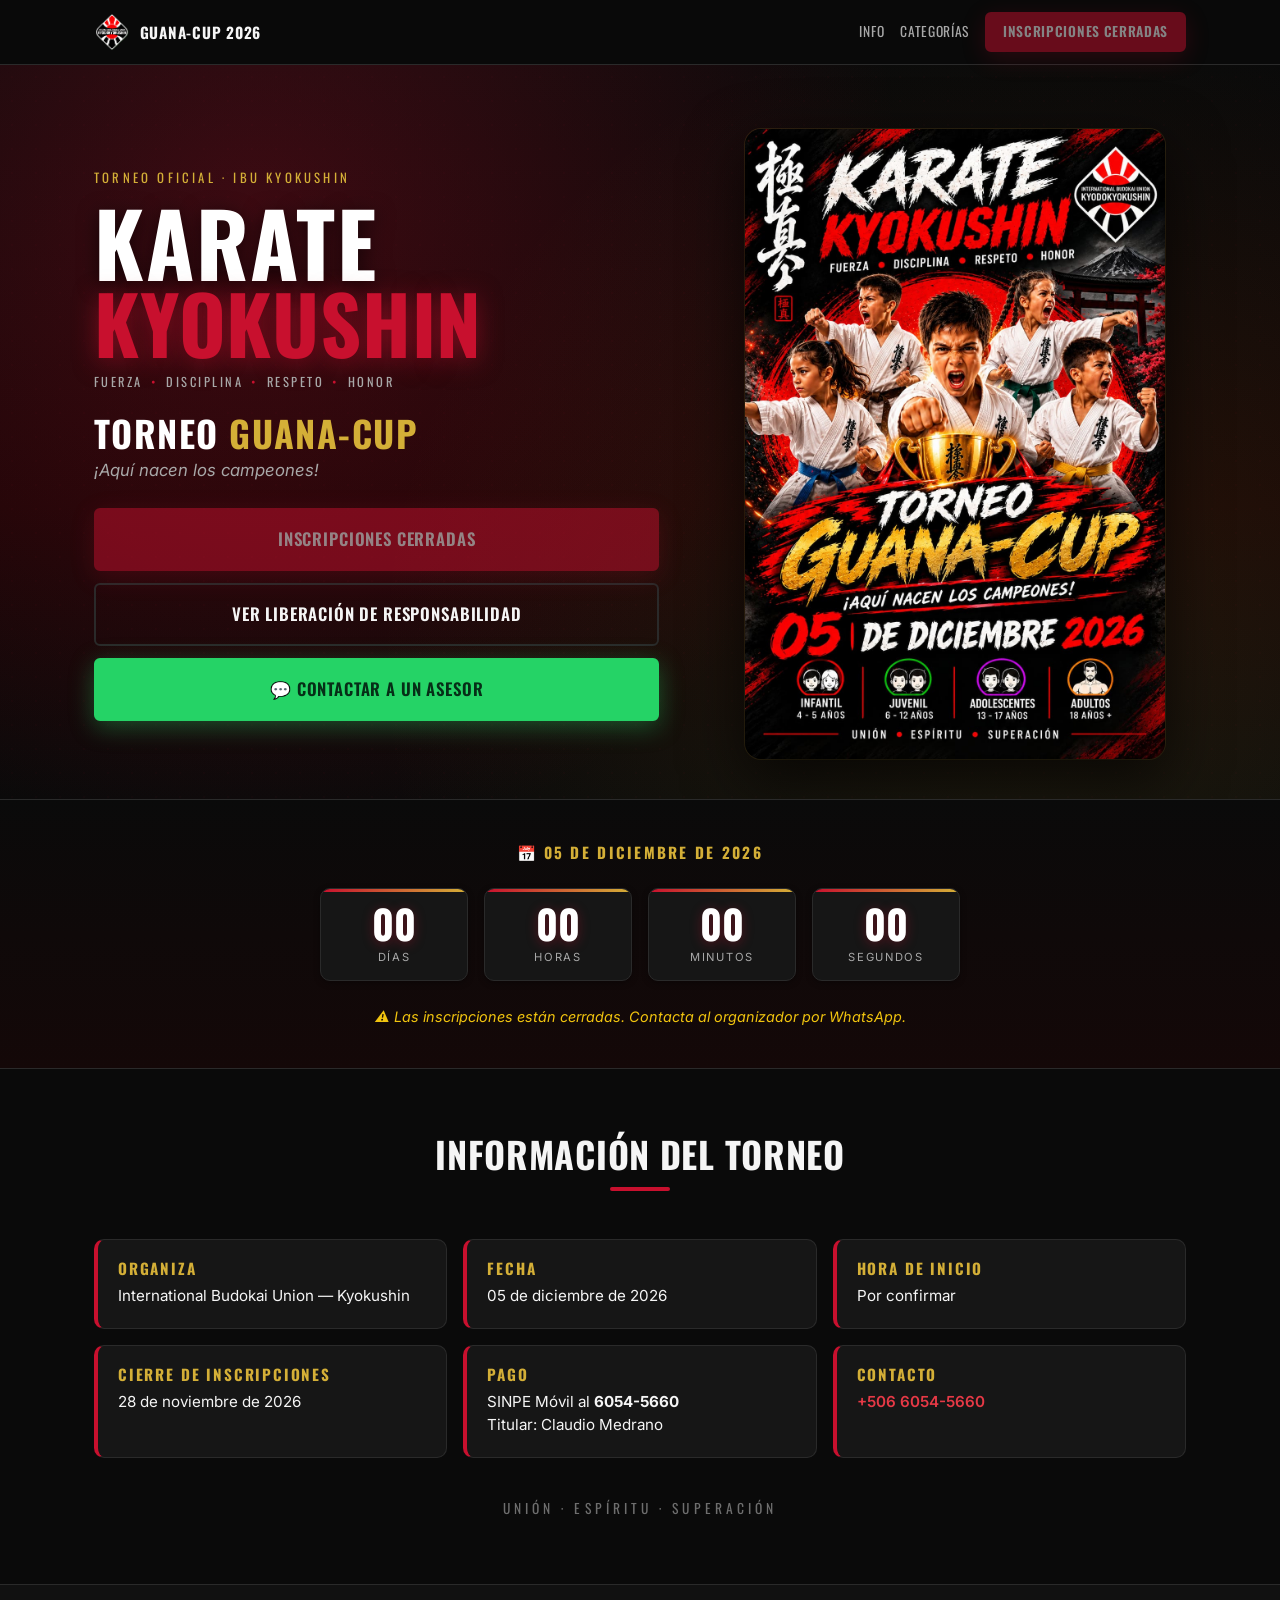
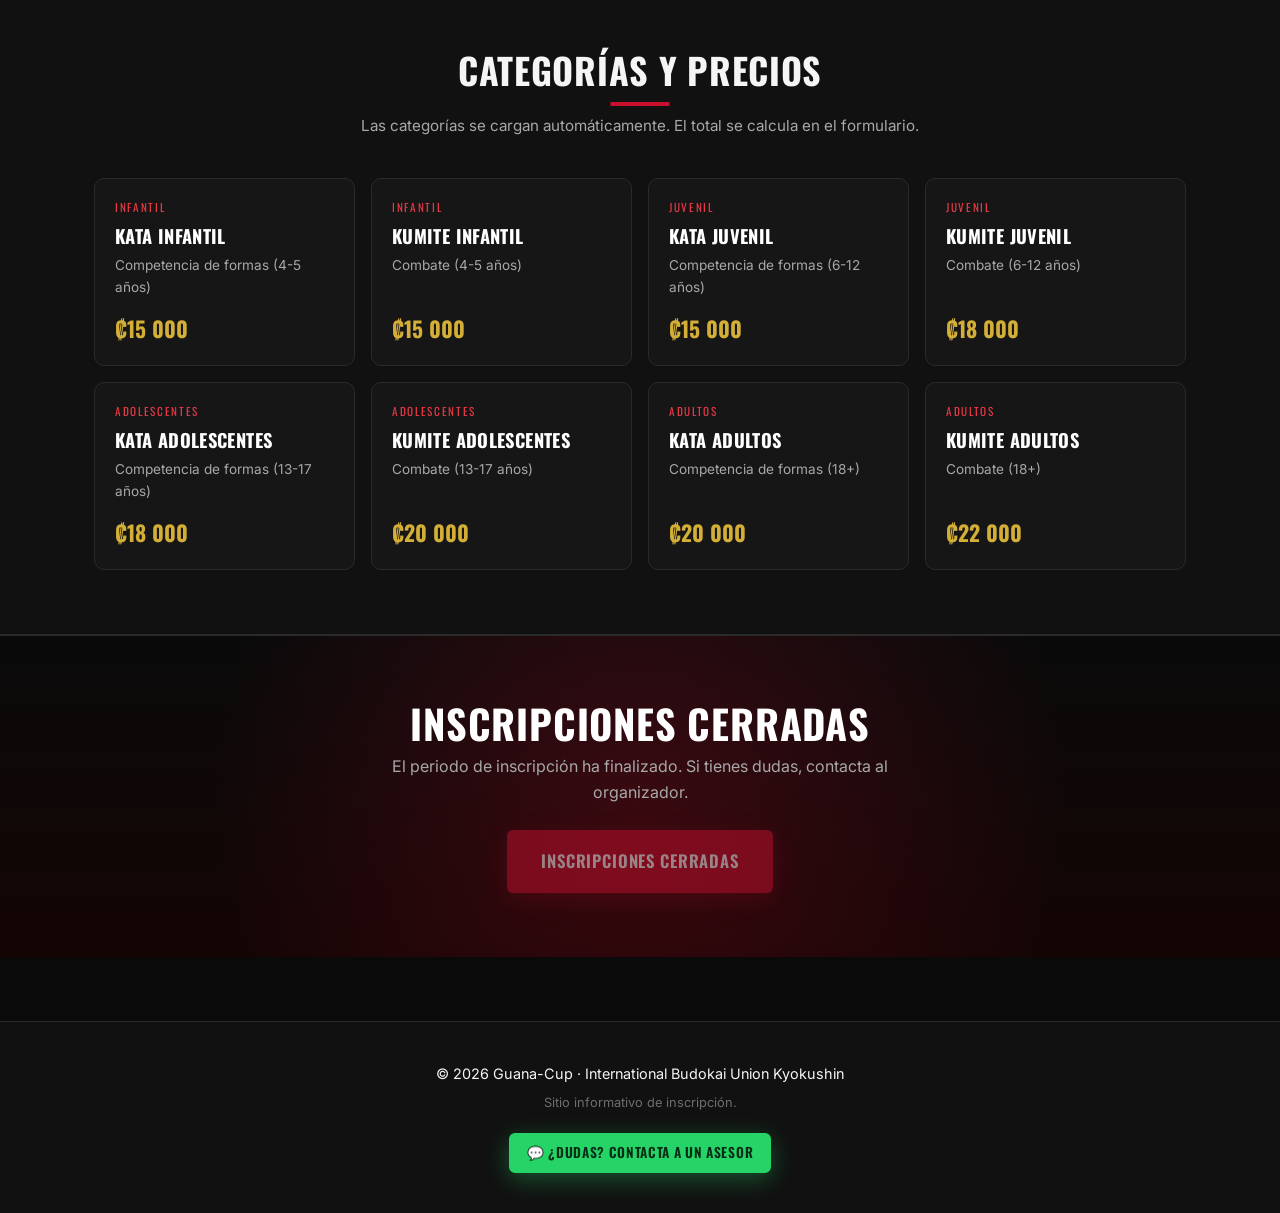
==== index.html @ 340e0fe6 "Primer avance sitio de inscripciones" ====
<!DOCTYPE html>
<html lang="es">

<head>
    <meta charset="UTF-8" />
    <meta name="viewport" content="width=device-width, initial-scale=1.0" />
    <meta name="description"
        content="Inscripción al Torneo Guana-Cup 2026 - Kyokushin IBU. 05 de diciembre de 2026. ¡Aquí nacen los campeones!" />
    <meta name="theme-color" content="#0a0a0a" />

    <title>Guana-Cup 2026 | Inscripción Torneo de Karate Kyokushin</title>

    <link rel="icon" type="image/x-icon" href="assets/img/favicon.ico" />

    <link rel="preconnect" href="https://fonts.googleapis.com" />
    <link rel="preconnect" href="https://fonts.gstatic.com" crossorigin />
    <link
        href="https://fonts.googleapis.com/css2?family=Oswald:wght@400;500;600;700&family=Inter:wght@400;500;600;700&display=swap"
        rel="stylesheet" />

    <link rel="stylesheet" href="css/styles.css" />
    <link rel="stylesheet" href="css/landing.css" />
    <link rel="stylesheet" href="css/formulario.css" />
    <link rel="stylesheet" href="css/confirmacion.css" />
</head>

<body>

    <!-- ============================================= -->
    <!-- HEADER GLOBAL                                  -->
    <!-- ============================================= -->
    <header class="site-header">
        <div class="container header-inner">
            <a href="#" class="brand" data-nav="landing">
                <img src="assets/img/logo-ibu.png" alt="IBU Kyokushin" class="brand-logo" />
                <span class="brand-text">Guana-Cup 2026</span>
            </a>
            <nav class="site-nav">
                <a href="#info" class="nav-link">Info</a>
                <a href="#categorias" class="nav-link">Categorías</a>
                <button class="btn btn-primary btn-sm" data-nav="formulario" id="navInscribirme">
                    Inscribirme
                </button>
            </nav>
        </div>
    </header>

    <!-- ============================================= -->
    <!-- VISTA 0: LANDING                               -->
    <!-- ============================================= -->
    <main id="vista-landing" class="vista vista-activa">

        <!-- HERO -->
        <section class="hero" id="hero">
            <div class="hero-bg" aria-hidden="true"></div>
            <div class="container hero-inner">
                <div class="hero-content">
                    <p class="hero-eyebrow">Torneo Oficial · IBU Kyokushin</p>
                    <h1 class="hero-title">
                        <span class="hero-title-line1">KARATE</span>
                        <span class="hero-title-line2">KYOKUSHIN</span>
                    </h1>
                    <p class="hero-values">
                        <span>Fuerza</span><span class="dot">•</span>
                        <span>Disciplina</span><span class="dot">•</span>
                        <span>Respeto</span><span class="dot">•</span>
                        <span>Honor</span>
                    </p>
                    <h2 class="hero-torneo">Torneo <strong>Guana-Cup</strong></h2>
                    <p class="hero-slogan">¡Aquí nacen los campeones!</p>

                    <div class="hero-cta">
                        <button class="btn btn-primary btn-lg" data-nav="formulario">
                            Inscribirme ahora
                        </button>
                        <button class="btn btn-outline btn-lg" id="btnVerLiberacionLanding">
                            Ver liberación de responsabilidad
                        </button>
                        <button class="btn btn-whatsapp btn-lg" id="btnContactarAsesorHero">
                            💬 Contactar a un asesor
                        </button>
                    </div>
                </div>

                <div class="hero-poster">
                    <img src="assets/img/poster.jpg" alt="Póster oficial Torneo Guana-Cup 2026" />
                </div>
            </div>
        </section>

        <!-- CONTADOR REGRESIVO -->
        <section class="contador-section" id="contador">
            <div class="container">
                <p class="contador-fecha">
                    📅 <strong>05 de diciembre de 2026</strong>
                </p>
                <div class="contador-grid" id="contadorGrid">
                    <div class="contador-item">
                        <span class="contador-num" id="cdDias">--</span>
                        <span class="contador-label">Días</span>
                    </div>
                    <div class="contador-item">
                        <span class="contador-num" id="cdHoras">--</span>
                        <span class="contador-label">Horas</span>
                    </div>
                    <div class="contador-item">
                        <span class="contador-num" id="cdMinutos">--</span>
                        <span class="contador-label">Minutos</span>
                    </div>
                    <div class="contador-item">
                        <span class="contador-num" id="cdSegundos">--</span>
                        <span class="contador-label">Segundos</span>
                    </div>
                </div>
                <p class="contador-estado" id="contadorEstado"></p>
            </div>
        </section>

        <!-- INFO DEL TORNEO -->
        <section class="info-section" id="info">
            <div class="container">
                <h2 class="section-title">Información del torneo</h2>

                <div class="info-grid">
                    <article class="info-card">
                        <h3>Organiza</h3>
                        <p>International Budokai Union — Kyokushin</p>
                    </article>
                    <article class="info-card">
                        <h3>Fecha</h3>
                        <p>05 de diciembre de 2026</p>
                    </article>
                    <article class="info-card">
                        <h3>Hora de inicio</h3>
                        <p id="infoHora">Por confirmar</p>
                    </article>
                    <article class="info-card">
                        <h3>Cierre de inscripciones</h3>
                        <p id="infoCierre">28 de noviembre de 2026</p>
                    </article>
                    <article class="info-card">
                        <h3>Pago</h3>
                        <p>SINPE Móvil al <strong id="infoSinpe">6054-5660</strong><br />
                            Titular: <span id="infoTitular">Claudio Medrano</span></p>
                    </article>
                    <article class="info-card">
                        <h3>Contacto</h3>
                        <p>
                            <a id="infoWhatsapp" href="#" target="_blank" rel="noopener">WhatsApp organizador</a>
                        </p>
                    </article>
                </div>

                <div class="valores-tag">
                    <span>Unión</span> · <span>Espíritu</span> · <span>Superación</span>
                </div>
            </div>
        </section>

        <!-- CATEGORÍAS -->
        <section class="categorias-section" id="categorias">
            <div class="container">
                <h2 class="section-title">Categorías y precios</h2>
                <p class="section-sub">Las categorías se cargan automáticamente. El total se calcula en el formulario.
                </p>

                <div class="categorias-grid" id="categoriasGrid">
                    <p class="loading">Cargando categorías…</p>
                </div>
            </div>
        </section>

        <!-- CTA FINAL -->
        <section class="cta-final">
            <div class="container cta-final-inner">
                <h2>¿Listo para competir?</h2>
                <p>Asegura tu lugar antes del <strong>28 de noviembre de 2026</strong>.</p>
                <button class="btn btn-primary btn-lg" data-nav="formulario">
                    Inscribirme ahora
                </button>
            </div>
        </section>

    </main>

    <!-- ============================================= -->
    <!-- VISTA 1: FORMULARIO MULTI-PASO                 -->
    <!-- ============================================= -->
    <main id="vista-formulario" class="vista">

        <div class="container formulario-wrap">

            <header class="formulario-header">
                <h1>Inscripción al Torneo</h1>
                <p>Guana-Cup 2026 · 05 de diciembre</p>
            </header>

            <!-- Barra de progreso -->
            <div class="progress-wrap" aria-label="Progreso de inscripción">
                <div class="progress-bar">
                    <div class="progress-fill" id="progressFill" style="width: 20%"></div>
                </div>
                <ol class="progress-steps">
                    <li class="step active" data-step="1"><span>1</span> Competidor</li>
                    <li class="step" data-step="2"><span>2</span> Tutor</li>
                    <li class="step" data-step="3"><span>3</span> Categorías</li>
                    <li class="step" data-step="4"><span>4</span> Liberación</li>
                    <li class="step" data-step="5"><span>5</span> Resumen</li>
                </ol>
            </div>

            <form id="formInscripcion" novalidate>

                <!-- PASO 1: DATOS DEL COMPETIDOR -->
                <fieldset class="paso activo" data-paso="1">
                    <legend>Datos del competidor</legend>

                    <div class="campo">
                        <label for="nombreCompleto">Nombre completo *</label>
                        <input type="text" id="nombreCompleto" name="nombreCompleto" required />
                        <small class="error-msg"></small>
                    </div>

                    <div class="campo-row">
                        <div class="campo">
                            <label for="fechaNacimiento">Fecha de nacimiento *</label>
                            <input type="date" id="fechaNacimiento" name="fechaNacimiento" required />
                            <small class="error-msg"></small>
                        </div>
                        <div class="campo">
                            <label>Edad al torneo</label>
                            <input type="text" id="edadCalculada" name="edadCalculada" readonly />
                            <small class="hint">Se calcula automáticamente al 05/12/2026</small>
                        </div>
                    </div>

                    <div class="campo-row">
                        <div class="campo">
                            <label for="sexo">Sexo *</label>
                            <select id="sexo" name="sexo" required>
                                <option value="">Seleccione…</option>
                                <option value="M">Masculino</option>
                                <option value="F">Femenino</option>
                            </select>
                            <small class="error-msg"></small>
                        </div>
                        <div class="campo">
                            <label for="identificacion">
                                Identificación <span id="labelIdentificacionReq">*</span>
                            </label>
                            <input type="text" id="identificacion" name="identificacion" required />
                            <small class="error-msg"></small>
                            <small class="hint" id="hintIdentificacion" hidden>Opcional para menores de edad</small>
                        </div>
                    </div>

                    <div class="campo-row">
                        <div class="campo">
                            <label for="email">
                                Correo electrónico <span id="labelEmailReq">*</span>
                            </label>
                            <input type="email" id="email" name="email" required />
                            <small class="error-msg"></small>
                            <small class="hint" id="hintEmail" hidden>Opcional para menores de edad</small>
                        </div>
                        <div class="campo">
                            <label for="telefono">Teléfono *</label>
                            <input type="tel" id="telefono" name="telefono" required />
                            <small class="error-msg"></small>
                        </div>
                    </div>

                    <div class="campo-row">
                        <div class="campo">
                            <label for="dojo">Dojo / Academia *</label>
                            <input type="text" id="dojo" name="dojo" required />
                            <small class="error-msg"></small>
                        </div>
                        <div class="campo">
                            <label for="sensei">Sensei / Instructor</label>
                            <input type="text" id="sensei" name="sensei" />
                        </div>
                    </div>

                    <div class="campo-row">
                        <div class="campo">
                            <label for="grado">Grado (cinturón) *</label>
                            <select id="grado" name="grado" required>
                                <option value="">Seleccione…</option>
                                <option value="blanco">Blanco</option>
                                <option value="naranja">Naranja</option>
                                <option value="azul">Azul</option>
                                <option value="amarillo">Amarillo</option>
                                <option value="verde">Verde</option>
                                <option value="marron">Marrón</option>
                                <option value="negro">Negro</option>
                            </select>
                            <small class="error-msg"></small>
                        </div>
                        <div class="campo">
                            <label for="peso">Peso (kg)</label>
                            <input type="number" id="peso" name="peso" min="20" max="200" step="0.1" />
                        </div>
                    </div>

                    <div class="campo">
                        <label for="condiciones">Condiciones médicas o alergias (opcional)</label>
                        <textarea id="condiciones" name="condiciones" rows="2"></textarea>
                    </div>

                    <div class="aviso-menor" id="avisoMenor" hidden>
                        ⚠️ El competidor es <strong>menor de edad</strong>. Se solicitarán los datos del tutor
                        responsable.
                    </div>
                </fieldset>

                <!-- PASO 2: DATOS DEL TUTOR -->
                <fieldset class="paso" data-paso="2" id="pasoTutor">
                    <legend>Datos del tutor responsable</legend>
                    <p class="paso-desc">Obligatorio para competidores menores de 18 años al día del torneo.</p>

                    <div class="campo">
                        <label for="tutorNombre">Nombre completo del tutor *</label>
                        <input type="text" id="tutorNombre" name="tutorNombre" />
                        <small class="error-msg"></small>
                    </div>

                    <div class="campo-row">
                        <div class="campo">
                            <label for="tutorParentesco">Parentesco *</label>
                            <select id="tutorParentesco" name="tutorParentesco">
                                <option value="">Seleccione…</option>
                                <option value="padre">Padre</option>
                                <option value="madre">Madre</option>
                                <option value="encargado">Encargado legal</option>
                                <option value="otro">Otro</option>
                            </select>
                            <small class="error-msg"></small>
                        </div>
                        <div class="campo">
                            <label for="tutorIdentificacion">Identificación del tutor *</label>
                            <input type="text" id="tutorIdentificacion" name="tutorIdentificacion" />
                            <small class="error-msg"></small>
                        </div>
                    </div>

                    <div class="campo" id="parentescoOtroWrap" hidden>
                        <label for="tutorParentescoOtro">Especifique el parentesco *</label>
                        <input type="text" id="tutorParentescoOtro" name="tutorParentescoOtro" />
                        <small class="error-msg"></small>
                    </div>

                    <div class="campo-row">
                        <div class="campo">
                            <label for="tutorTelefono">Teléfono del tutor *</label>
                            <input type="tel" id="tutorTelefono" name="tutorTelefono" />
                            <small class="error-msg"></small>
                        </div>
                        <div class="campo">
                            <label for="tutorEmail">Correo del tutor *</label>
                            <input type="email" id="tutorEmail" name="tutorEmail" />
                            <small class="error-msg"></small>
                        </div>
                    </div>
                </fieldset>

                <!-- PASO 3: CATEGORÍAS -->
                <fieldset class="paso" data-paso="3">
                    <legend>Selección de categorías</legend>
                    <p class="paso-desc">Elige una o varias categorías. Puedes competir en Kata y Kumite.</p>

                    <div class="categorias-lista" id="categoriasLista">
                        <!-- Se genera por JS -->
                    </div>

                    <div class="total-box">
                        <span>Total a pagar:</span>
                        <strong id="totalPagar">₡0</strong>
                    </div>
                </fieldset>

                <!-- PASO 4: LIBERACIÓN DE RESPONSABILIDAD -->
                <fieldset class="paso" data-paso="4">
                    <legend>Liberación de responsabilidad</legend>
                    <p class="paso-desc">
                        Lee el texto completo, completa los datos, dibuja tu firma y acepta para continuar.
                    </p>

                    <div class="liberacion-texto" id="liberacionTexto">
                        <!-- Se genera por JS -->
                    </div>

                    <div class="campo">
                        <label for="firmaNombre">Nombre completo de quien firma *</label>
                        <input type="text" id="firmaNombre" name="firmaNombre" required />
                        <small class="error-msg"></small>
                    </div>

                    <div class="campo-row">
                        <div class="campo">
                            <label for="firmaIdentificacion">Identificación de quien firma *</label>
                            <input type="text" id="firmaIdentificacion" name="firmaIdentificacion" required />
                            <small class="error-msg"></small>
                        </div>
                        <div class="campo">
                            <label for="firmaParentesco">Parentesco (si aplica)</label>
                            <input type="text" id="firmaParentesco" name="firmaParentesco" />
                        </div>
                    </div>

                    <div class="campo">
                        <label>Firma digital *</label>
                        <div class="firma-wrap" id="firmaWrap">
                            <canvas id="firmaCanvas" width="600" height="200"></canvas>
                            <button type="button" class="btn btn-ghost btn-sm" id="btnLimpiarFirma">
                                Limpiar firma
                            </button>
                        </div>
                        <small class="hint">Dibuja tu firma con el dedo o el mouse</small>
                        <small class="error-msg" id="firmaError"></small>
                    </div>

                    <div class="campo-check">
                        <input type="checkbox" id="aceptoLiberacion" name="aceptoLiberacion" required />
                        <label for="aceptoLiberacion">
                            He leído y acepto los términos de la liberación de responsabilidad. *
                        </label>
                        <small class="error-msg"></small>
                    </div>
                </fieldset>

                <!-- PASO 5: RESUMEN -->
                <fieldset class="paso" data-paso="5">
                    <legend>Resumen de la inscripción</legend>
                    <div class="resumen" id="resumenInscripcion">
                        <!-- Se genera por JS -->
                    </div>
                </fieldset>

                <!-- NAVEGACIÓN -->
                <div class="form-nav">
                    <button type="button" class="btn btn-outline" id="btnAnterior" disabled>
                        ← Anterior
                    </button>
                    <button type="button" class="btn btn-primary" id="btnSiguiente">
                        Siguiente →
                    </button>
                    <button type="button" class="btn btn-success" id="btnConfirmar" hidden>
                        ✔ Confirmar inscripción
                    </button>
                </div>

            </form>
        </div>
    </main>

    <!-- ============================================= -->
    <!-- VISTA 2: CONFIRMACIÓN                          -->
    <!-- ============================================= -->
    <main id="vista-confirmacion" class="vista">
        <div class="container confirmacion-wrap">

            <div class="confirmacion-icon">✅</div>
            <h1>¡Inscripción registrada!</h1>
            <p class="confirmacion-sub">Guarda tu folio para cualquier consulta.</p>

            <div class="folio-box">
                <span>Folio</span>
                <strong id="folioTexto">GC2026-0000</strong>
            </div>

            <div class="resumen-final" id="resumenFinal">
                <!-- Se genera por JS -->
            </div>

            <div class="total-final">
                <span>Total a pagar:</span>
                <strong id="totalFinal">₡0</strong>
            </div>

            <div class="sinpe-box">
                <h3>Pago por SINPE Móvil</h3>
                <p>
                    Número: <strong id="sinpeNumero">6054-5660</strong><br />
                    Titular: <strong id="sinpeTitular">Claudio Medrano</strong>
                </p>
            </div>

            <div class="confirmacion-acciones">
                <button class="btn btn-outline btn-lg" id="btnDescargarLiberacion">
                    📄 Descargar liberación de nuevo
                </button>
                <button class="btn btn-primary btn-lg" id="btnEnviarWhatsapp">
                    💬 Coordinar pago por WhatsApp
                </button>
            </div>

            <p class="confirmacion-nota">
                <strong>Importante:</strong> tu liberación de responsabilidad se descargó automáticamente.
                Adjúntala en WhatsApp junto con el mensaje.
            </p>

            <button class="btn btn-ghost" data-nav="landing">← Volver al inicio</button>
        </div>
    </main>

    <!-- ============================================= -->
    <!-- FOOTER GLOBAL                                  -->
    <!-- ============================================= -->
    <footer class="site-footer">
        <div class="container footer-inner">
            <p>© 2026 Guana-Cup · International Budokai Union Kyokushin</p>
            <p class="footer-small">Sitio informativo de inscripción.</p>
            <button class="btn btn-whatsapp btn-sm" id="btnContactarAsesorFooter">
                💬 ¿Dudas? Contacta a un asesor
            </button>
        </div>
    </footer>

    <!-- ============================================= -->
    <!-- MODAL: LIBERACIÓN DE RESPONSABILIDAD           -->
    <!-- ============================================= -->
    <div class="modal" id="modalLiberacion" hidden>
        <div class="modal-backdrop" data-close-modal></div>
        <div class="modal-content" role="dialog" aria-modal="true" aria-labelledby="modalTitulo">
            <header class="modal-header">
                <h2 id="modalTitulo">Liberación de responsabilidad</h2>
                <button class="modal-close" data-close-modal aria-label="Cerrar">×</button>
            </header>
            <div class="modal-body" id="modalLiberacionBody">
                <!-- Se llena por JS -->
            </div>
            <footer class="modal-footer">
                <button class="btn btn-primary" data-close-modal>Entendido</button>
            </footer>
        </div>
    </div>

    <!-- Librerías -->
    <script src="libs/jspdf.umd.min.js"></script>

    <!-- Scripts del sitio -->
    <script src="js/config.js"></script>
    <script src="js/contador.js"></script>
    <script src="js/navegacion.js"></script>
    <script src="js/categorias.js"></script>
    <script src="js/liberacion.js"></script>
    <script src="js/pdf.js"></script>
    <script src="js/whatsapp.js"></script>
    <script src="js/formulario.js"></script>

</body>

</html>
---- css/styles.css ----
/* =========================================================
   GUANA-CUP 2026 · styles.css
   Base global: variables, reset, tipografía, botones,
   header, footer, modal, utilidades, WhatsApp y firma
   ========================================================= */

/* ------------------------------
   1. VARIABLES GLOBALES
   ------------------------------ */
:root {
    /* Colores principales (estética del póster) */
    --color-bg: #0a0a0a;
    --color-bg-alt: #111111;
    --color-surface: #161616;
    --color-surface-2: #1d1d1d;
    --color-border: #2a2a2a;

    --color-primary: #c8102e;
    /* rojo karate */
    --color-primary-dark: #8f0a20;
    --color-primary-light: #e63946;

    --color-gold: #d4af37;
    /* dorado trofeo */
    --color-gold-light: #f2d675;

    --color-text: #f5f5f5;
    --color-text-muted: #a8a8a8;
    --color-text-dim: #6e6e6e;

    --color-success: #2ecc71;
    --color-error: #ff4d4d;
    --color-warning: #f1c40f;
    --color-whatsapp: #25D366;
    --color-whatsapp-dark: #1eb356;

    /* Tipografía */
    --font-display: 'Oswald', 'Arial Narrow', sans-serif;
    --font-body: 'Inter', system-ui, -apple-system, sans-serif;

    /* Radios */
    --radius-sm: 6px;
    --radius-md: 10px;
    --radius-lg: 16px;

    /* Sombras */
    --shadow-sm: 0 2px 6px rgba(0, 0, 0, .35);
    --shadow-md: 0 6px 18px rgba(0, 0, 0, .45);
    --shadow-lg: 0 12px 40px rgba(0, 0, 0, .55);
    --shadow-red: 0 6px 24px rgba(200, 16, 46, .35);
    --shadow-green: 0 6px 24px rgba(37, 211, 102, .35);

    /* Espaciado */
    --space-xs: .5rem;
    --space-sm: 1rem;
    --space-md: 1.5rem;
    --space-lg: 2.5rem;
    --space-xl: 4rem;

    /* Layout */
    --container-max: 1140px;

    /* Transiciones */
    --t-fast: .15s ease;
    --t-med: .3s ease;
    --t-slow: .5s ease;
}

/* ------------------------------
   2. RESET
   ------------------------------ */
*,
*::before,
*::after {
    box-sizing: border-box;
    margin: 0;
    padding: 0;
}

html {
    scroll-behavior: smooth;
    -webkit-text-size-adjust: 100%;
}

body {
    font-family: var(--font-body);
    background-color: var(--color-bg);
    color: var(--color-text);
    line-height: 1.6;
    font-size: 16px;
    min-height: 100vh;
    overflow-x: hidden;
    -webkit-font-smoothing: antialiased;
    -moz-osx-font-smoothing: grayscale;
}

img,
picture,
video,
canvas,
svg {
    display: block;
    max-width: 100%;
    height: auto;
}

input,
button,
textarea,
select {
    font: inherit;
    color: inherit;
}

button {
    cursor: pointer;
    background: none;
    border: none;
}

a {
    color: inherit;
    text-decoration: none;
}

ul,
ol {
    list-style: none;
}

/* ------------------------------
   3. TIPOGRAFÍA
   ------------------------------ */
h1,
h2,
h3,
h4 {
    font-family: var(--font-display);
    font-weight: 700;
    letter-spacing: .02em;
    line-height: 1.15;
    text-transform: uppercase;
}

h1 {
    font-size: clamp(2rem, 5vw, 3.5rem);
}

h2 {
    font-size: clamp(1.5rem, 3.5vw, 2.25rem);
}

h3 {
    font-size: clamp(1.1rem, 2vw, 1.35rem);
}

p {
    color: var(--color-text);
}

::selection {
    background: var(--color-primary);
    color: #fff;
}

/* ------------------------------
   4. LAYOUT / CONTAINER
   ------------------------------ */
.container {
    width: 100%;
    max-width: var(--container-max);
    margin: 0 auto;
    padding: 0 1rem;
}

@media (min-width: 768px) {
    .container {
        padding: 0 1.5rem;
    }
}

.section-title {
    font-family: var(--font-display);
    font-size: clamp(1.5rem, 4vw, 2.25rem);
    text-transform: uppercase;
    text-align: center;
    margin-bottom: .5rem;
    position: relative;
    display: inline-block;
    width: 100%;
}

.section-title::after {
    content: "";
    display: block;
    width: 60px;
    height: 4px;
    background: var(--color-primary);
    margin: .75rem auto 0;
    border-radius: 2px;
}

.section-sub {
    text-align: center;
    color: var(--color-text-muted);
    margin-bottom: var(--space-lg);
    font-size: .95rem;
}

/* Vistas (landing / formulario / confirmación) */
.vista {
    display: none;
    animation: fadeIn var(--t-med);
}

.vista.vista-activa {
    display: block;
}

@keyframes fadeIn {
    from {
        opacity: 0;
        transform: translateY(8px);
    }

    to {
        opacity: 1;
        transform: translateY(0);
    }
}

/* ------------------------------
   5. BOTONES
   ------------------------------ */
.btn {
    display: inline-flex;
    align-items: center;
    justify-content: center;
    gap: .5rem;
    padding: .75rem 1.5rem;
    font-family: var(--font-display);
    font-weight: 600;
    font-size: 1rem;
    text-transform: uppercase;
    letter-spacing: .05em;
    border-radius: var(--radius-sm);
    border: 2px solid transparent;
    transition: all var(--t-fast);
    text-align: center;
    white-space: nowrap;
    user-select: none;
}

.btn:disabled,
.btn[disabled] {
    opacity: .5;
    cursor: not-allowed;
    pointer-events: none;
}

/* Primary */
.btn-primary {
    background: var(--color-primary);
    color: #fff;
    border-color: var(--color-primary);
    box-shadow: var(--shadow-red);
}

.btn-primary:hover:not(:disabled) {
    background: var(--color-primary-dark);
    border-color: var(--color-primary-dark);
    transform: translateY(-2px);
}

.btn-primary:active {
    transform: translateY(0);
}

/* Outline */
.btn-outline {
    background: transparent;
    color: var(--color-text);
    border-color: var(--color-border);
}

.btn-outline:hover:not(:disabled) {
    border-color: var(--color-gold);
    color: var(--color-gold);
}

/* Success */
.btn-success {
    background: var(--color-success);
    color: #062e17;
    border-color: var(--color-success);
}

.btn-success:hover:not(:disabled) {
    filter: brightness(1.1);
    transform: translateY(-2px);
}

/* Ghost */
.btn-ghost {
    background: transparent;
    color: var(--color-text-muted);
    padding: .5rem 1rem;
    font-size: .9rem;
}

.btn-ghost:hover {
    color: var(--color-text);
}

/* Tamaños */
.btn-sm {
    padding: .45rem 1rem;
    font-size: .85rem;
}

.btn-lg {
    padding: 1rem 2rem;
    font-size: 1.05rem;
}

/* ------------------------------
   6. HEADER
   ------------------------------ */
.site-header {
    position: sticky;
    top: 0;
    z-index: 100;
    background: rgba(10, 10, 10, .92);
    backdrop-filter: blur(10px);
    -webkit-backdrop-filter: blur(10px);
    border-bottom: 1px solid var(--color-border);
}

.header-inner {
    display: flex;
    align-items: center;
    justify-content: space-between;
    padding-top: .75rem;
    padding-bottom: .75rem;
    gap: 1rem;
}

.brand {
    display: flex;
    align-items: center;
    gap: .6rem;
    font-family: var(--font-display);
    font-weight: 700;
    text-transform: uppercase;
    letter-spacing: .05em;
    font-size: .95rem;
}

.brand-logo {
    width: 36px;
    height: 36px;
    object-fit: contain;
}

.brand-text {
    color: var(--color-text);
}

.site-nav {
    display: flex;
    align-items: center;
    gap: 1rem;
}

.nav-link {
    font-family: var(--font-display);
    text-transform: uppercase;
    font-size: .85rem;
    letter-spacing: .05em;
    color: var(--color-text-muted);
    transition: color var(--t-fast);
}

.nav-link:hover {
    color: var(--color-gold);
}

@media (max-width: 520px) {
    .nav-link {
        display: none;
    }

    .brand-text {
        display: none;
    }
}

/* ------------------------------
   7. FOOTER
   ------------------------------ */
.site-footer {
    background: var(--color-bg-alt);
    border-top: 1px solid var(--color-border);
    margin-top: var(--space-xl);
    padding: var(--space-lg) 0;
}

.footer-inner {
    text-align: center;
    color: var(--color-text-muted);
    font-size: .9rem;
    display: flex;
    flex-direction: column;
    align-items: center;
    gap: .5rem;
}

.footer-small {
    color: var(--color-text-dim);
    font-size: .8rem;
}

.footer-inner .btn-whatsapp {
    margin-top: .75rem;
}

/* ------------------------------
   8. MODAL
   ------------------------------ */
.modal {
    position: fixed;
    inset: 0;
    z-index: 999;
    display: flex;
    align-items: center;
    justify-content: center;
    padding: 1rem;
}

.modal[hidden] {
    display: none;
}

.modal-backdrop {
    position: absolute;
    inset: 0;
    background: rgba(0, 0, 0, .75);
    backdrop-filter: blur(4px);
    -webkit-backdrop-filter: blur(4px);
}

.modal-content {
    position: relative;
    background: var(--color-surface);
    border: 1px solid var(--color-border);
    border-radius: var(--radius-lg);
    max-width: 720px;
    width: 100%;
    max-height: 90vh;
    display: flex;
    flex-direction: column;
    box-shadow: var(--shadow-lg);
    animation: modalIn var(--t-med);
}

@keyframes modalIn {
    from {
        opacity: 0;
        transform: translateY(20px) scale(.98);
    }

    to {
        opacity: 1;
        transform: translateY(0) scale(1);
    }
}

.modal-header {
    display: flex;
    align-items: center;
    justify-content: space-between;
    padding: 1rem 1.25rem;
    border-bottom: 1px solid var(--color-border);
}

.modal-header h2 {
    font-size: 1.15rem;
    margin: 0;
}

.modal-close {
    font-size: 1.75rem;
    line-height: 1;
    color: var(--color-text-muted);
    padding: 0 .35rem;
    transition: color var(--t-fast);
}

.modal-close:hover {
    color: var(--color-primary-light);
}

.modal-body {
    padding: 1.25rem;
    overflow-y: auto;
    color: var(--color-text);
    font-size: .95rem;
    line-height: 1.7;
}

.modal-body p {
    margin-bottom: .75rem;
}

.modal-body strong {
    color: var(--color-gold);
}

.modal-footer {
    padding: 1rem 1.25rem;
    border-top: 1px solid var(--color-border);
    display: flex;
    justify-content: flex-end;
}

/* ------------------------------
   9. UTILIDADES
   ------------------------------ */
.loading {
    text-align: center;
    color: var(--color-text-muted);
    padding: var(--space-lg) 0;
    font-style: italic;
}

.oculto {
    display: none !important;
}

.text-center {
    text-align: center;
}

.text-gold {
    color: var(--color-gold);
}

.text-muted {
    color: var(--color-text-muted);
}

::-webkit-scrollbar {
    width: 10px;
    height: 10px;
}

::-webkit-scrollbar-track {
    background: var(--color-bg);
}

::-webkit-scrollbar-thumb {
    background: var(--color-border);
    border-radius: 5px;
}

::-webkit-scrollbar-thumb:hover {
    background: var(--color-primary-dark);
}

:focus-visible {
    outline: 2px solid var(--color-gold);
    outline-offset: 2px;
}

/* =========================================================
   10. BOTÓN WHATSAPP
   ========================================================= */
.btn-whatsapp {
    background: var(--color-whatsapp);
    color: #062e17;
    border-color: var(--color-whatsapp);
    box-shadow: var(--shadow-green);
}

.btn-whatsapp:hover:not(:disabled) {
    background: var(--color-whatsapp-dark);
    border-color: var(--color-whatsapp-dark);
    transform: translateY(-2px);
}

.btn-whatsapp:active:not(:disabled) {
    transform: translateY(0);
}

/* =========================================================
   11. FIRMA DIBUJADA EN CANVAS
   ========================================================= */
.firma-wrap {
    position: relative;
    border: 2px dashed var(--color-border);
    border-radius: var(--radius-md);
    background: #fff;
    padding: .5rem;
    margin-top: .35rem;
    transition: border-color var(--t-fast), box-shadow var(--t-fast);
}

.firma-wrap.error {
    border-color: var(--color-error);
    box-shadow: 0 0 0 3px rgba(255, 77, 77, .15);
}

#firmaCanvas {
    display: block;
    width: 100%;
    height: auto;
    aspect-ratio: 3 / 1;
    max-width: 100%;
    box-sizing: border-box;
    touch-action: none;
    cursor: crosshair;
    background: #fff;
    border-radius: var(--radius-sm);
}

#btnLimpiarFirma {
    position: absolute;
    top: .65rem;
    right: .65rem;
    background: rgba(0, 0, 0, .72);
    color: #fff;
    font-size: .75rem;
    padding: .35rem .7rem;
    border-radius: var(--radius-sm);
    transition: background var(--t-fast);
}

#btnLimpiarFirma:hover {
    background: rgba(0, 0, 0, .9);
    color: #fff;
}

#firmaError {
    display: block;
    margin-top: .35rem;
}
---- css/landing.css ----
/* =========================================================
   GUANA-CUP 2026 · landing.css
   Estilos de la Vista 0: hero, contador, info,
   categorías y CTA final
   ========================================================= */

/* ------------------------------
   1. HERO
   ------------------------------ */
.hero {
    position: relative;
    overflow: hidden;
    padding: var(--space-xl) 0 var(--space-lg);
    background:
        radial-gradient(circle at 20% 20%, rgba(200, 16, 46, .25), transparent 55%),
        radial-gradient(circle at 80% 80%, rgba(212, 175, 55, .10), transparent 55%),
        linear-gradient(180deg, #0a0a0a 0%, #150505 60%, #0a0a0a 100%);
    border-bottom: 1px solid var(--color-border);
}

/* Capa decorativa tipo "pincelada" */
.hero-bg {
    position: absolute;
    inset: 0;
    background-image:
        radial-gradient(rgba(200, 16, 46, .08) 1px, transparent 1px);
    background-size: 24px 24px;
    opacity: .35;
    pointer-events: none;
}

.hero-inner {
    position: relative;
    display: grid;
    grid-template-columns: 1fr;
    gap: var(--space-lg);
    align-items: center;
}

/* En desktop: texto izquierda, póster derecha */
@media (min-width: 900px) {
    .hero-inner {
        grid-template-columns: 1.1fr 0.9fr;
        gap: var(--space-xl);
    }
}

.hero-content {
    text-align: center;
    animation: fadeIn var(--t-slow);
}

@media (min-width: 900px) {
    .hero-content {
        text-align: left;
    }
}

.hero-eyebrow {
    font-family: var(--font-display);
    text-transform: uppercase;
    letter-spacing: .25em;
    font-size: .8rem;
    color: var(--color-gold);
    margin-bottom: .75rem;
}

.hero-title {
    font-family: var(--font-display);
    font-weight: 700;
    line-height: .95;
    margin-bottom: .5rem;
}

.hero-title-line1 {
    display: block;
    font-size: clamp(2.75rem, 9vw, 5.5rem);
    color: #fff;
    letter-spacing: .02em;
    text-shadow: 0 4px 20px rgba(0, 0, 0, .6);
}

.hero-title-line2 {
    display: block;
    font-size: clamp(2.25rem, 8vw, 5rem);
    color: var(--color-primary);
    letter-spacing: .01em;
    text-shadow: 0 4px 24px rgba(200, 16, 46, .5);
}

.hero-values {
    display: flex;
    flex-wrap: wrap;
    gap: .5rem;
    justify-content: center;
    font-family: var(--font-display);
    text-transform: uppercase;
    letter-spacing: .2em;
    font-size: .78rem;
    color: var(--color-text-muted);
    margin: .75rem 0 1.25rem;
}

@media (min-width: 900px) {
    .hero-values {
        justify-content: flex-start;
    }
}

.hero-values .dot {
    color: var(--color-primary);
}

.hero-torneo {
    font-family: var(--font-display);
    font-size: clamp(1.5rem, 4vw, 2.25rem);
    color: #fff;
    text-transform: uppercase;
    letter-spacing: .04em;
    margin-bottom: .25rem;
}

.hero-torneo strong {
    color: var(--color-gold);
    font-weight: 700;
}

.hero-slogan {
    font-style: italic;
    color: var(--color-text-muted);
    font-size: 1.05rem;
    margin-bottom: var(--space-md);
}

.hero-cta {
    display: flex;
    flex-wrap: wrap;
    gap: .75rem;
    justify-content: center;
    margin-top: var(--space-sm);
}

@media (min-width: 900px) {
    .hero-cta {
        justify-content: flex-start;
    }
}

.hero-cta .btn {
    flex: 1 1 auto;
    min-width: 200px;
}

/* Póster */
.hero-poster {
    position: relative;
    display: flex;
    justify-content: center;
}

.hero-poster img {
    width: 100%;
    max-width: 420px;
    border-radius: var(--radius-lg);
    box-shadow:
        0 20px 60px rgba(0, 0, 0, .7),
        0 0 0 1px rgba(212, 175, 55, .15);
    animation: posterFloat 6s ease-in-out infinite;
}

@keyframes posterFloat {

    0%,
    100% {
        transform: translateY(0);
    }

    50% {
        transform: translateY(-10px);
    }
}

/* ------------------------------
   2. CONTADOR REGRESIVO
   ------------------------------ */
.contador-section {
    padding: var(--space-lg) 0;
    background: linear-gradient(180deg, #0a0a0a 0%, #140808 100%);
    border-bottom: 1px solid var(--color-border);
    text-align: center;
}

.contador-fecha {
    font-family: var(--font-display);
    text-transform: uppercase;
    letter-spacing: .15em;
    font-size: .95rem;
    color: var(--color-text-muted);
    margin-bottom: var(--space-md);
}

.contador-fecha strong {
    color: var(--color-gold);
}

.contador-grid {
    display: grid;
    grid-template-columns: repeat(4, 1fr);
    gap: .5rem;
    max-width: 640px;
    margin: 0 auto;
}

@media (min-width: 640px) {
    .contador-grid {
        gap: 1rem;
    }
}

.contador-item {
    background: var(--color-surface);
    border: 1px solid var(--color-border);
    border-radius: var(--radius-md);
    padding: .85rem .35rem;
    box-shadow: var(--shadow-sm);
    position: relative;
    overflow: hidden;
}

.contador-item::before {
    content: "";
    position: absolute;
    top: 0;
    left: 0;
    right: 0;
    height: 3px;
    background: linear-gradient(90deg, var(--color-primary), var(--color-gold));
}

.contador-num {
    display: block;
    font-family: var(--font-display);
    font-weight: 700;
    font-size: clamp(1.5rem, 6vw, 2.5rem);
    color: #fff;
    line-height: 1;
    text-shadow: 0 2px 12px rgba(200, 16, 46, .35);
}

.contador-label {
    display: block;
    font-size: .7rem;
    text-transform: uppercase;
    letter-spacing: .15em;
    color: var(--color-text-muted);
    margin-top: .35rem;
}

.contador-estado {
    margin-top: var(--space-md);
    font-size: .9rem;
    color: var(--color-text-muted);
    font-style: italic;
}

/* ------------------------------
   3. INFO DEL TORNEO
   ------------------------------ */
.info-section {
    padding: var(--space-xl) 0;
}

.info-grid {
    display: grid;
    grid-template-columns: 1fr;
    gap: 1rem;
    margin-top: var(--space-lg);
}

@media (min-width: 640px) {
    .info-grid {
        grid-template-columns: repeat(2, 1fr);
    }
}

@media (min-width: 960px) {
    .info-grid {
        grid-template-columns: repeat(3, 1fr);
    }
}

.info-card {
    background: var(--color-surface);
    border: 1px solid var(--color-border);
    border-left: 4px solid var(--color-primary);
    border-radius: var(--radius-md);
    padding: 1.25rem;
    transition: transform var(--t-fast), border-color var(--t-fast);
}

.info-card:hover {
    transform: translateY(-4px);
    border-left-color: var(--color-gold);
}

.info-card h3 {
    font-family: var(--font-display);
    font-size: .95rem;
    text-transform: uppercase;
    letter-spacing: .12em;
    color: var(--color-gold);
    margin-bottom: .5rem;
}

.info-card p {
    color: var(--color-text);
    font-size: .95rem;
    line-height: 1.5;
}

.info-card a {
    color: var(--color-primary-light);
    font-weight: 600;
    border-bottom: 1px solid transparent;
    transition: border-color var(--t-fast);
}

.info-card a:hover {
    border-bottom-color: var(--color-primary-light);
}

.valores-tag {
    text-align: center;
    margin-top: var(--space-lg);
    font-family: var(--font-display);
    text-transform: uppercase;
    letter-spacing: .3em;
    font-size: .85rem;
    color: var(--color-text-dim);
}

/* ------------------------------
   4. CATEGORÍAS
   ------------------------------ */
.categorias-section {
    padding: var(--space-xl) 0;
    background: var(--color-bg-alt);
    border-top: 1px solid var(--color-border);
    border-bottom: 1px solid var(--color-border);
}

.categorias-grid {
    display: grid;
    grid-template-columns: 1fr;
    gap: 1rem;
    margin-top: var(--space-lg);
}

@media (min-width: 640px) {
    .categorias-grid {
        grid-template-columns: repeat(2, 1fr);
    }
}

@media (min-width: 960px) {
    .categorias-grid {
        grid-template-columns: repeat(4, 1fr);
    }
}

.categoria-card {
    background: var(--color-surface);
    border: 1px solid var(--color-border);
    border-radius: var(--radius-md);
    padding: 1.25rem;
    display: flex;
    flex-direction: column;
    gap: .5rem;
    position: relative;
    transition: transform var(--t-fast), border-color var(--t-fast);
}

.categoria-card:hover {
    transform: translateY(-4px);
    border-color: var(--color-gold);
}

.categoria-bloque {
    font-family: var(--font-display);
    text-transform: uppercase;
    letter-spacing: .15em;
    font-size: .7rem;
    color: var(--color-primary-light);
}

.categoria-nombre {
    font-family: var(--font-display);
    font-size: 1.15rem;
    text-transform: uppercase;
    color: #fff;
    line-height: 1.2;
}

.categoria-desc {
    color: var(--color-text-muted);
    font-size: .85rem;
    flex: 1;
}

.categoria-precio {
    font-family: var(--font-display);
    font-size: 1.35rem;
    font-weight: 700;
    color: var(--color-gold);
    margin-top: .25rem;
}

/* ------------------------------
   5. CTA FINAL
   ------------------------------ */
.cta-final {
    padding: var(--space-xl) 0;
    background:
        radial-gradient(circle at 50% 50%, rgba(200, 16, 46, .22), transparent 65%),
        linear-gradient(180deg, #0a0a0a 0%, #150505 100%);
    border-top: 1px solid var(--color-border);
    text-align: center;
}

.cta-final-inner {
    max-width: 640px;
}

.cta-final h2 {
    font-family: var(--font-display);
    font-size: clamp(1.75rem, 5vw, 2.5rem);
    color: #fff;
    text-transform: uppercase;
    margin-bottom: .5rem;
}

.cta-final p {
    color: var(--color-text-muted);
    margin-bottom: var(--space-md);
}

.cta-final p strong {
    color: var(--color-gold);
}
---- css/formulario.css ----
/* =========================================================
   GUANA-CUP 2026 · formulario.css
   Estilos del formulario multi-paso: progreso, campos,
   categorías seleccionables, liberación y resumen
   ========================================================= */

/* ------------------------------
   1. WRAPPER GENERAL
   ------------------------------ */
.formulario-wrap {
    max-width: 820px;
    padding-top: var(--space-lg);
    padding-bottom: var(--space-xl);
}

.formulario-header {
    text-align: center;
    margin-bottom: var(--space-lg);
}

.formulario-header h1 {
    font-family: var(--font-display);
    font-size: clamp(1.75rem, 5vw, 2.5rem);
    text-transform: uppercase;
    color: #fff;
    margin-bottom: .25rem;
}

.formulario-header p {
    color: var(--color-text-muted);
    font-size: .95rem;
}

/* ------------------------------
   2. BARRA DE PROGRESO
   ------------------------------ */
.progress-wrap {
    margin-bottom: var(--space-lg);
}

.progress-bar {
    position: relative;
    height: 6px;
    background: var(--color-surface-2);
    border-radius: 3px;
    overflow: hidden;
    margin-bottom: .75rem;
}

.progress-fill {
    height: 100%;
    background: linear-gradient(90deg, var(--color-primary), var(--color-gold));
    border-radius: 3px;
    transition: width var(--t-med);
}

.progress-steps {
    display: flex;
    justify-content: space-between;
    gap: .25rem;
    font-size: .7rem;
}

.progress-steps li {
    display: flex;
    flex-direction: column;
    align-items: center;
    gap: .25rem;
    color: var(--color-text-dim);
    font-family: var(--font-display);
    text-transform: uppercase;
    letter-spacing: .06em;
    text-align: center;
    flex: 1;
    transition: color var(--t-fast);
}

.progress-steps li span {
    display: inline-flex;
    align-items: center;
    justify-content: center;
    width: 26px;
    height: 26px;
    border-radius: 50%;
    background: var(--color-surface-2);
    border: 2px solid var(--color-border);
    font-weight: 700;
    font-size: .8rem;
    color: var(--color-text-muted);
    transition: all var(--t-fast);
}

.progress-steps li.active {
    color: var(--color-gold);
}

.progress-steps li.active span {
    background: var(--color-primary);
    border-color: var(--color-primary);
    color: #fff;
    box-shadow: 0 0 0 4px rgba(200, 16, 46, .2);
}

.progress-steps li.done span {
    background: var(--color-success);
    border-color: var(--color-success);
    color: #062e17;
}

/* Ocultar labels en móvil muy chico */
@media (max-width: 520px) {
    .progress-steps li {
        font-size: 0;
    }

    .progress-steps li span {
        font-size: .8rem;
    }
}

/* ------------------------------
   3. FORM / FIELDSET / PASOS
   ------------------------------ */
#formInscripcion {
    display: block;
}

.paso {
    display: none;
    border: none;
    padding: 0;
    margin: 0;
    animation: fadeIn var(--t-med);
}

.paso.activo {
    display: block;
}

.paso legend {
    font-family: var(--font-display);
    font-size: 1.35rem;
    text-transform: uppercase;
    color: #fff;
    letter-spacing: .05em;
    margin-bottom: .35rem;
    padding: 0;
}

.paso-desc {
    color: var(--color-text-muted);
    font-size: .9rem;
    margin-bottom: var(--space-md);
}

/* ------------------------------
   4. CAMPOS
   ------------------------------ */
.campo {
    margin-bottom: 1.1rem;
    display: flex;
    flex-direction: column;
}

.campo-row {
    display: grid;
    grid-template-columns: 1fr;
    gap: 1rem;
}

@media (min-width: 640px) {
    .campo-row {
        grid-template-columns: 1fr 1fr;
    }
}

.campo label {
    font-family: var(--font-display);
    font-size: .85rem;
    text-transform: uppercase;
    letter-spacing: .08em;
    color: var(--color-text-muted);
    margin-bottom: .4rem;
}

.campo input,
.campo select,
.campo textarea {
    width: 100%;
    padding: .75rem .9rem;
    background: var(--color-surface);
    border: 1.5px solid var(--color-border);
    border-radius: var(--radius-sm);
    color: #fff;
    font-size: .95rem;
    font-family: var(--font-body);
    transition: border-color var(--t-fast), box-shadow var(--t-fast);
}

.campo input::placeholder,
.campo textarea::placeholder {
    color: var(--color-text-dim);
}

.campo input:focus,
.campo select:focus,
.campo textarea:focus {
    outline: none;
    border-color: var(--color-primary);
    box-shadow: 0 0 0 3px rgba(200, 16, 46, .2);
}

.campo input[readonly] {
    background: var(--color-bg-alt);
    color: var(--color-gold);
    cursor: default;
    border-style: dashed;
}

.campo textarea {
    resize: vertical;
    min-height: 70px;
}

/* Select con flecha personalizada */
.campo select {
    appearance: none;
    -webkit-appearance: none;
    background-image: url("data:image/svg+xml;charset=UTF-8,%3csvg xmlns='http://www.w3.org/2000/svg' viewBox='0 0 24 24' fill='none' stroke='%23a8a8a8' stroke-width='2'%3e%3cpolyline points='6 9 12 15 18 9'/%3e%3c/svg%3e");
    background-repeat: no-repeat;
    background-position: right .75rem center;
    background-size: 18px;
    padding-right: 2.25rem;
}

.campo select option {
    background: var(--color-surface);
    color: #fff;
}

/* Hints y mensajes */
.hint {
    color: var(--color-text-dim);
    font-size: .78rem;
    margin-top: .3rem;
    font-style: italic;
}

.error-msg {
    color: var(--color-error);
    font-size: .8rem;
    margin-top: .3rem;
    min-height: 1em;
    display: block;
}

.campo.error input,
.campo.error select,
.campo.error textarea {
    border-color: var(--color-error);
    box-shadow: 0 0 0 3px rgba(255, 77, 77, .15);
}

/* Checkbox */
.campo-check {
    display: flex;
    align-items: flex-start;
    gap: .75rem;
    margin-top: var(--space-md);
    padding: 1rem;
    background: var(--color-surface);
    border: 1.5px solid var(--color-border);
    border-radius: var(--radius-md);
}

.campo-check input[type="checkbox"] {
    width: 22px;
    height: 22px;
    accent-color: var(--color-primary);
    flex-shrink: 0;
    margin-top: .15rem;
    cursor: pointer;
}

.campo-check label {
    font-size: .92rem;
    color: var(--color-text);
    cursor: pointer;
    text-transform: none;
    letter-spacing: normal;
    font-family: var(--font-body);
    font-weight: 500;
}

.campo-check.error {
    border-color: var(--color-error);
    box-shadow: 0 0 0 3px rgba(255, 77, 77, .15);
}

/* Aviso menor de edad */
.aviso-menor {
    margin-top: var(--space-md);
    padding: .85rem 1rem;
    background: rgba(241, 196, 15, .08);
    border-left: 4px solid var(--color-warning);
    border-radius: var(--radius-sm);
    color: var(--color-warning);
    font-size: .9rem;
}

/* ------------------------------
   5. CATEGORÍAS SELECCIONABLES
   ------------------------------ */
.categorias-lista {
    display: grid;
    grid-template-columns: 1fr;
    gap: .75rem;
    margin-bottom: var(--space-md);
}

@media (min-width: 640px) {
    .categorias-lista {
        grid-template-columns: 1fr 1fr;
    }
}

.categoria-option {
    position: relative;
    display: flex;
    align-items: flex-start;
    gap: .85rem;
    padding: 1rem;
    background: var(--color-surface);
    border: 1.5px solid var(--color-border);
    border-radius: var(--radius-md);
    cursor: pointer;
    transition: all var(--t-fast);
    user-select: none;
}

.categoria-option:hover {
    border-color: var(--color-gold);
}

.categoria-option input[type="checkbox"] {
    position: absolute;
    opacity: 0;
    pointer-events: none;
}

.categoria-option .check-box {
    width: 22px;
    height: 22px;
    border: 2px solid var(--color-border);
    border-radius: 5px;
    display: inline-flex;
    align-items: center;
    justify-content: center;
    flex-shrink: 0;
    margin-top: .15rem;
    transition: all var(--t-fast);
    background: var(--color-bg-alt);
}

.categoria-option .check-box::after {
    content: "";
    width: 10px;
    height: 6px;
    border-left: 2px solid #fff;
    border-bottom: 2px solid #fff;
    transform: rotate(-45deg) scale(0);
    transition: transform var(--t-fast);
    margin-top: -2px;
}

.categoria-option input[type="checkbox"]:checked~.check-box {
    background: var(--color-primary);
    border-color: var(--color-primary);
}

.categoria-option input[type="checkbox"]:checked~.check-box::after {
    transform: rotate(-45deg) scale(1);
}

.categoria-option.selected {
    border-color: var(--color-primary);
    background: linear-gradient(180deg, rgba(200, 16, 46, .08), transparent);
    box-shadow: 0 0 0 3px rgba(200, 16, 46, .12);
}

.categoria-option-info {
    flex: 1;
    display: flex;
    flex-direction: column;
    gap: .2rem;
}

.categoria-option-info .nombre {
    font-family: var(--font-display);
    text-transform: uppercase;
    font-size: .98rem;
    color: #fff;
    letter-spacing: .04em;
}

.categoria-option-info .desc {
    font-size: .8rem;
    color: var(--color-text-muted);
}

.categoria-option-info .precio {
    font-family: var(--font-display);
    font-weight: 700;
    font-size: 1rem;
    color: var(--color-gold);
    margin-top: .35rem;
}

/* Total */
.total-box {
    display: flex;
    align-items: center;
    justify-content: space-between;
    padding: 1rem 1.25rem;
    background: linear-gradient(135deg, rgba(200, 16, 46, .12), rgba(212, 175, 55, .08));
    border: 1.5px solid var(--color-primary);
    border-radius: var(--radius-md);
    margin-top: var(--space-md);
}

.total-box span {
    font-family: var(--font-display);
    text-transform: uppercase;
    letter-spacing: .08em;
    font-size: .9rem;
    color: var(--color-text-muted);
}

.total-box strong {
    font-family: var(--font-display);
    font-size: 1.6rem;
    font-weight: 700;
    color: var(--color-gold);
    text-shadow: 0 2px 12px rgba(212, 175, 55, .35);
}

/* ------------------------------
   6. LIBERACIÓN
   ------------------------------ */
.liberacion-texto {
    max-height: 320px;
    overflow-y: auto;
    padding: 1rem 1.25rem;
    background: var(--color-bg-alt);
    border: 1.5px solid var(--color-border);
    border-radius: var(--radius-md);
    margin-bottom: var(--space-md);
    font-size: .88rem;
    line-height: 1.7;
    color: var(--color-text);
}

.liberacion-texto h3 {
    font-size: 1rem;
    color: var(--color-gold);
    margin: 1rem 0 .5rem;
    text-transform: uppercase;
    letter-spacing: .08em;
}

.liberacion-texto h3:first-child {
    margin-top: 0;
}

.liberacion-texto p {
    margin-bottom: .65rem;
}

.liberacion-texto strong {
    color: var(--color-primary-light);
}

.liberacion-texto ul {
    list-style: disc;
    padding-left: 1.25rem;
    margin-bottom: .75rem;
}

.liberacion-texto li {
    margin-bottom: .35rem;
}

/* ------------------------------
   7. RESUMEN (PASO 5)
   ------------------------------ */
.resumen {
    display: flex;
    flex-direction: column;
    gap: 1rem;
}

.resumen-bloque {
    background: var(--color-surface);
    border: 1px solid var(--color-border);
    border-radius: var(--radius-md);
    padding: 1rem 1.25rem;
}

.resumen-bloque h3 {
    font-family: var(--font-display);
    text-transform: uppercase;
    letter-spacing: .08em;
    font-size: .9rem;
    color: var(--color-gold);
    margin-bottom: .65rem;
    border-bottom: 1px solid var(--color-border);
    padding-bottom: .4rem;
}

.resumen-fila {
    display: flex;
    justify-content: space-between;
    gap: 1rem;
    padding: .35rem 0;
    font-size: .9rem;
    border-bottom: 1px dashed rgba(255, 255, 255, .05);
}

.resumen-fila:last-child {
    border-bottom: none;
}

.resumen-fila span:first-child {
    color: var(--color-text-muted);
    flex-shrink: 0;
}

.resumen-fila span:last-child {
    color: #fff;
    text-align: right;
    font-weight: 500;
}

.resumen-categorias {
    display: flex;
    flex-direction: column;
    gap: .35rem;
}

.resumen-categorias li {
    display: flex;
    justify-content: space-between;
    font-size: .9rem;
    padding: .35rem 0;
    border-bottom: 1px dashed rgba(255, 255, 255, .05);
}

.resumen-categorias li:last-child {
    border-bottom: none;
}

.resumen-categorias li span:last-child {
    color: var(--color-gold);
    font-family: var(--font-display);
}

.resumen-total {
    display: flex;
    justify-content: space-between;
    align-items: center;
    padding: 1rem 1.25rem;
    background: linear-gradient(135deg, rgba(200, 16, 46, .15), rgba(212, 175, 55, .1));
    border: 1.5px solid var(--color-primary);
    border-radius: var(--radius-md);
}

.resumen-total span {
    font-family: var(--font-display);
    text-transform: uppercase;
    font-size: .9rem;
    letter-spacing: .08em;
    color: var(--color-text-muted);
}

.resumen-total strong {
    font-family: var(--font-display);
    font-size: 1.5rem;
    color: var(--color-gold);
}

/* ------------------------------
   8. NAVEGACIÓN DEL FORM
   ------------------------------ */
.form-nav {
    display: flex;
    gap: .75rem;
    justify-content: space-between;
    margin-top: var(--space-lg);
    padding-top: var(--space-md);
    border-top: 1px solid var(--color-border);
}

.form-nav .btn {
    flex: 1;
    min-width: 120px;
}

.form-nav .btn-success {
    flex: 1.5;
}

@media (max-width: 520px) {
    .form-nav {
        flex-direction: column-reverse;
    }

    .form-nav .btn {
        width: 100%;
    }
}

/* ------------------------------
   9. ESTADO "INSCRIPCIONES CERRADAS"
   ------------------------------ */
.form-cerrado {
    text-align: center;
    padding: var(--space-xl) var(--space-md);
    background: var(--color-surface);
    border: 1.5px solid var(--color-border);
    border-radius: var(--radius-lg);
    margin: var(--space-lg) auto;
    max-width: 560px;
}

.form-cerrado h2 {
    color: var(--color-primary-light);
    margin-bottom: .75rem;
}

.form-cerrado p {
    color: var(--color-text-muted);
    margin-bottom: var(--space-md);
}
---- css/confirmacion.css ----
/* =========================================================
   GUANA-CUP 2026 · confirmacion.css
   Estilos de la Vista 2: éxito, folio, resumen,
   SINPE y acciones finales
   ========================================================= */

.confirmacion-wrap {
    max-width: 640px;
    padding-top: var(--space-xl);
    padding-bottom: var(--space-xl);
    text-align: center;
}

/* ------------------------------
   1. ÍCONO DE ÉXITO
   ------------------------------ */
.confirmacion-icon {
    font-size: 4rem;
    line-height: 1;
    margin-bottom: var(--space-sm);
    animation: popIn .5s cubic-bezier(.18, .89, .32, 1.28);
    filter: drop-shadow(0 6px 20px rgba(46, 204, 113, .45));
}

@keyframes popIn {
    0% {
        transform: scale(0);
        opacity: 0;
    }

    70% {
        transform: scale(1.15);
        opacity: 1;
    }

    100% {
        transform: scale(1);
    }
}

.confirmacion-wrap h1 {
    font-family: var(--font-display);
    font-size: clamp(1.75rem, 5vw, 2.5rem);
    text-transform: uppercase;
    color: #fff;
    margin-bottom: .35rem;
}

.confirmacion-sub {
    color: var(--color-text-muted);
    font-size: .95rem;
    margin-bottom: var(--space-lg);
}

/* ------------------------------
   2. FOLIO
   ------------------------------ */
.folio-box {
    display: inline-flex;
    flex-direction: column;
    align-items: center;
    gap: .25rem;
    padding: 1rem 2rem;
    background: linear-gradient(135deg, rgba(200, 16, 46, .15), rgba(212, 175, 55, .1));
    border: 2px solid var(--color-primary);
    border-radius: var(--radius-md);
    margin-bottom: var(--space-lg);
    box-shadow: 0 0 0 6px rgba(200, 16, 46, .08);
}

.folio-box span {
    font-family: var(--font-display);
    text-transform: uppercase;
    letter-spacing: .2em;
    font-size: .75rem;
    color: var(--color-text-muted);
}

.folio-box strong {
    font-family: var(--font-display);
    font-size: clamp(1.5rem, 5vw, 2rem);
    font-weight: 700;
    color: var(--color-gold);
    letter-spacing: .1em;
    text-shadow: 0 2px 14px rgba(212, 175, 55, .4);
}

/* ------------------------------
   3. RESUMEN FINAL
   ------------------------------ */
.resumen-final {
    text-align: left;
    display: flex;
    flex-direction: column;
    gap: 1rem;
    margin-bottom: var(--space-lg);
}

.resumen-final .resumen-bloque {
    background: var(--color-surface);
    border: 1px solid var(--color-border);
    border-radius: var(--radius-md);
    padding: 1rem 1.25rem;
}

.resumen-final .resumen-bloque h3 {
    font-family: var(--font-display);
    text-transform: uppercase;
    letter-spacing: .08em;
    font-size: .85rem;
    color: var(--color-gold);
    margin-bottom: .6rem;
    border-bottom: 1px solid var(--color-border);
    padding-bottom: .4rem;
}

.resumen-final .resumen-fila {
    display: flex;
    justify-content: space-between;
    gap: 1rem;
    font-size: .9rem;
    padding: .3rem 0;
}

.resumen-final .resumen-fila span:first-child {
    color: var(--color-text-muted);
}

.resumen-final .resumen-fila span:last-child {
    color: #fff;
    text-align: right;
    font-weight: 500;
}

.resumen-final .resumen-categorias {
    display: flex;
    flex-direction: column;
}

.resumen-final .resumen-categorias li {
    display: flex;
    justify-content: space-between;
    font-size: .9rem;
    padding: .3rem 0;
    border-bottom: 1px dashed rgba(255, 255, 255, .05);
}

.resumen-final .resumen-categorias li:last-child {
    border-bottom: none;
}

.resumen-final .resumen-categorias li span:last-child {
    color: var(--color-gold);
    font-family: var(--font-display);
}

/* ------------------------------
   4. TOTAL FINAL
   ------------------------------ */
.total-final {
    display: flex;
    justify-content: space-between;
    align-items: center;
    padding: 1.25rem 1.5rem;
    background: linear-gradient(135deg, rgba(200, 16, 46, .18), rgba(212, 175, 55, .12));
    border: 2px solid var(--color-primary);
    border-radius: var(--radius-md);
    margin-bottom: var(--space-lg);
    box-shadow: 0 8px 30px rgba(200, 16, 46, .25);
}

.total-final span {
    font-family: var(--font-display);
    text-transform: uppercase;
    letter-spacing: .1em;
    font-size: .9rem;
    color: var(--color-text-muted);
}

.total-final strong {
    font-family: var(--font-display);
    font-size: clamp(1.5rem, 5vw, 2rem);
    font-weight: 700;
    color: var(--color-gold);
    text-shadow: 0 2px 14px rgba(212, 175, 55, .4);
}

/* ------------------------------
   5. SINPE
   ------------------------------ */
.sinpe-box {
    background: var(--color-surface);
    border: 1.5px dashed var(--color-gold);
    border-radius: var(--radius-md);
    padding: 1.25rem;
    margin-bottom: var(--space-lg);
    text-align: center;
}

.sinpe-box h3 {
    font-family: var(--font-display);
    text-transform: uppercase;
    letter-spacing: .1em;
    font-size: .95rem;
    color: var(--color-gold);
    margin-bottom: .65rem;
}

.sinpe-box p {
    font-size: .95rem;
    line-height: 1.7;
    color: var(--color-text);
}

.sinpe-box strong {
    color: #fff;
    font-family: var(--font-display);
    letter-spacing: .05em;
    font-size: 1.05rem;
}

/* ------------------------------
   6. ACCIONES
   ------------------------------ */
.confirmacion-acciones {
    display: flex;
    flex-direction: column;
    gap: .75rem;
    margin-bottom: var(--space-md);
}

@media (min-width: 520px) {
    .confirmacion-acciones {
        flex-direction: row;
        justify-content: center;
        flex-wrap: wrap;
    }

    .confirmacion-acciones .btn {
        flex: 1 1 240px;
        max-width: 300px;
    }
}

#btnDescargarLiberacion {
    border-color: var(--color-gold);
    color: var(--color-gold);
}

#btnDescargarLiberacion:hover:not(:disabled) {
    background: rgba(212, 175, 55, .1);
}

#btnEnviarWhatsapp {
    background: #25D366;
    border-color: #25D366;
    color: #062e17;
    box-shadow: 0 6px 24px rgba(37, 211, 102, .35);
}

#btnEnviarWhatsapp:hover:not(:disabled) {
    background: #1eb356;
    border-color: #1eb356;
    transform: translateY(-2px);
}

/* Nota */
.confirmacion-nota {
    font-size: .85rem;
    color: var(--color-text-muted);
    background: rgba(241, 196, 15, .06);
    border-left: 3px solid var(--color-warning);
    border-radius: var(--radius-sm);
    padding: .75rem 1rem;
    text-align: left;
    margin-bottom: var(--space-lg);
    line-height: 1.6;
}

.confirmacion-nota strong {
    color: var(--color-warning);
}

/* Botón volver */
.confirmacion-wrap .btn-ghost {
    margin-top: var(--space-sm);
}
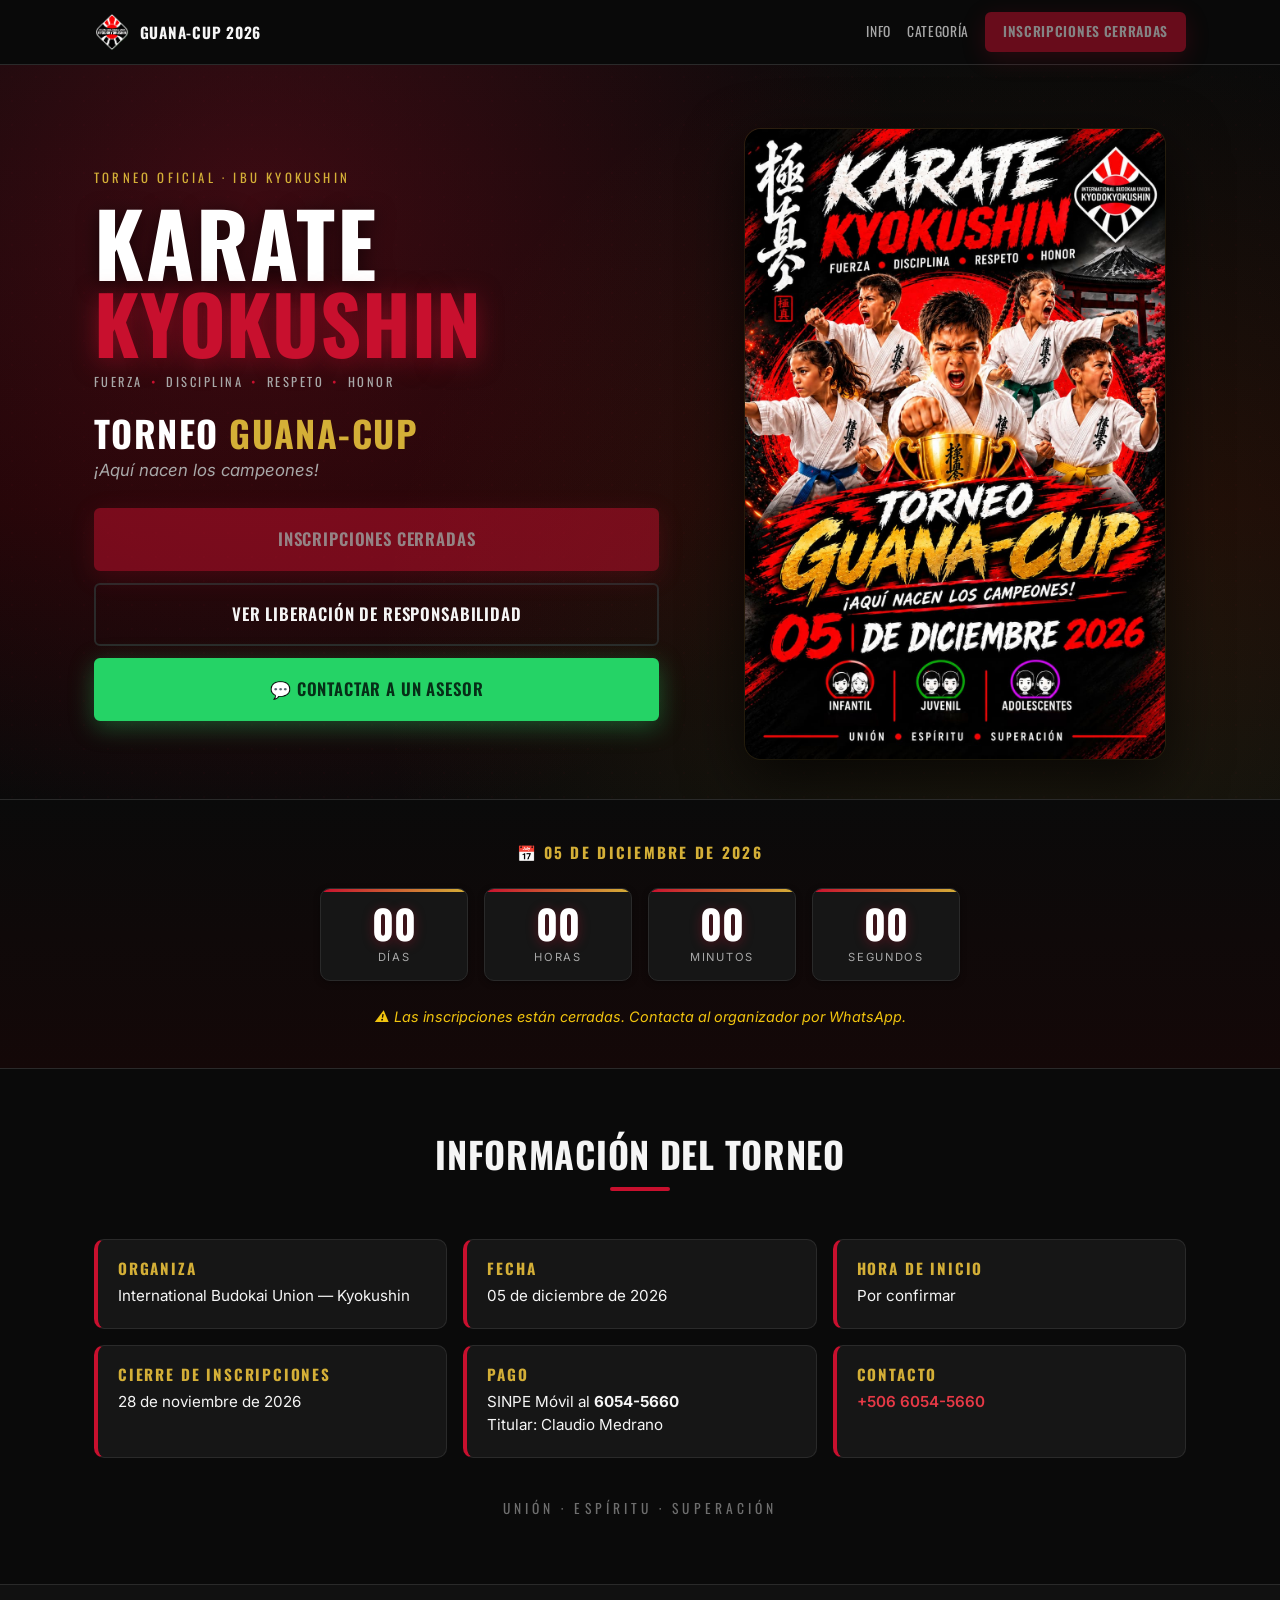
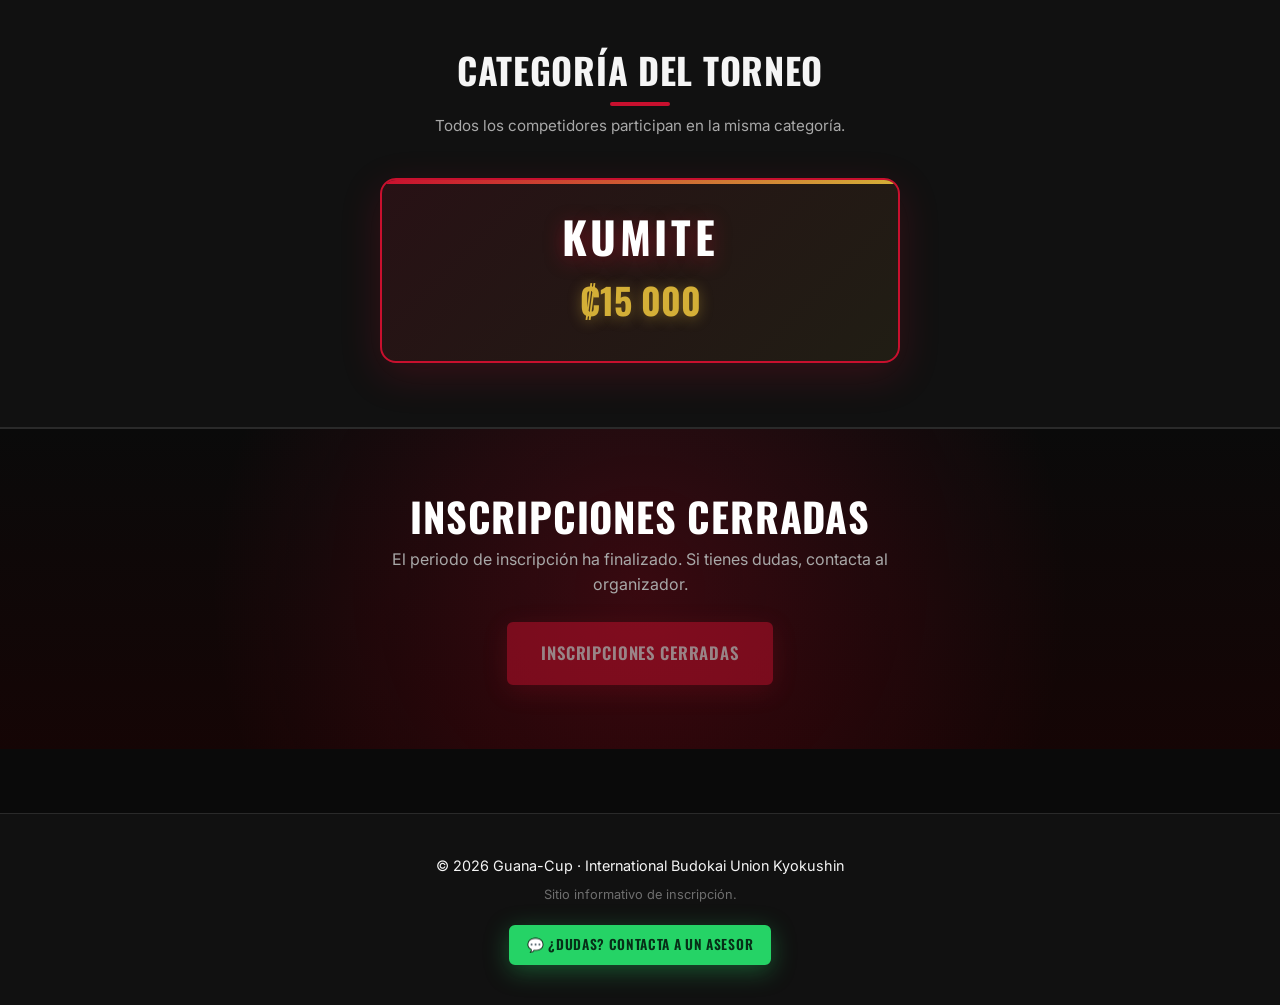
==== commit 721ccb9d: "Cambios para inscripción de torneo" ====
--- a/index.html
+++ b/index.html
@@ -37,7 +37,7 @@
             </a>
             <nav class="site-nav">
                 <a href="#info" class="nav-link">Info</a>
-                <a href="#categorias" class="nav-link">Categorías</a>
+                <a href="#categoria" class="nav-link">Categoría</a>
                 <button class="btn btn-primary btn-sm" data-nav="formulario" id="navInscribirme">
                     Inscribirme
                 </button>
@@ -157,15 +157,15 @@
             </div>
         </section>
 
-        <!-- CATEGORÍAS -->
-        <section class="categorias-section" id="categorias">
+        <!-- CATEGORÍA ÚNICA -->
+        <section class="categoria-unica-section" id="categoria">
             <div class="container">
-                <h2 class="section-title">Categorías y precios</h2>
-                <p class="section-sub">Las categorías se cargan automáticamente. El total se calcula en el formulario.
-                </p>
-
-                <div class="categorias-grid" id="categoriasGrid">
-                    <p class="loading">Cargando categorías…</p>
+                <h2 class="section-title">Categoría del torneo</h2>
+                <p class="section-sub">Todos los competidores participan en la misma categoría.</p>
+
+                <div class="categoria-unica-card">
+                    <h3 id="infoCategoria">Kumite</h3>
+                    <p class="precio" id="infoPrecio">₡15.000</p>
                 </div>
             </div>
         </section>
@@ -195,17 +195,16 @@
                 <p>Guana-Cup 2026 · 05 de diciembre</p>
             </header>
 
-            <!-- Barra de progreso -->
+            <!-- Barra de progreso (4 pasos) -->
             <div class="progress-wrap" aria-label="Progreso de inscripción">
                 <div class="progress-bar">
-                    <div class="progress-fill" id="progressFill" style="width: 20%"></div>
+                    <div class="progress-fill" id="progressFill" style="width: 25%"></div>
                 </div>
                 <ol class="progress-steps">
                     <li class="step active" data-step="1"><span>1</span> Competidor</li>
                     <li class="step" data-step="2"><span>2</span> Tutor</li>
-                    <li class="step" data-step="3"><span>3</span> Categorías</li>
-                    <li class="step" data-step="4"><span>4</span> Liberación</li>
-                    <li class="step" data-step="5"><span>5</span> Resumen</li>
+                    <li class="step" data-step="3"><span>3</span> Liberación</li>
+                    <li class="step" data-step="4"><span>4</span> Resumen</li>
                 </ol>
             </div>
 
@@ -217,24 +216,34 @@
 
                     <div class="campo">
                         <label for="nombreCompleto">Nombre completo *</label>
-                        <input type="text" id="nombreCompleto" name="nombreCompleto" required />
+                        <input type="text" id="nombreCompleto" name="nombreCompleto"
+                            placeholder="Ej: Juan Pérez Rodríguez" required />
                         <small class="error-msg"></small>
                     </div>
 
-                    <div class="campo-row">
-                        <div class="campo">
-                            <label for="fechaNacimiento">Fecha de nacimiento *</label>
-                            <input type="date" id="fechaNacimiento" name="fechaNacimiento" required />
-                            <small class="error-msg"></small>
-                        </div>
+                    <div class="campo">
+                        <label>Fecha de nacimiento *</label>
+                        <div class="fecha-nacimiento">
+                            <select id="diaNacimiento" name="diaNacimiento" required>
+                                <option value="">Día</option>
+                            </select>
+                            <select id="mesNacimiento" name="mesNacimiento" required>
+                                <option value="">Mes</option>
+                            </select>
+                            <select id="anioNacimiento" name="anioNacimiento" required>
+                                <option value="">Año</option>
+                            </select>
+                        </div>
+                        <small class="error-msg"></small>
+                        <small class="hint">Selecciona día, mes y año</small>
+                    </div>
+
+                    <div class="campo-row">
                         <div class="campo">
                             <label>Edad al torneo</label>
                             <input type="text" id="edadCalculada" name="edadCalculada" readonly />
                             <small class="hint">Se calcula automáticamente al 05/12/2026</small>
                         </div>
-                    </div>
-
-                    <div class="campo-row">
                         <div class="campo">
                             <label for="sexo">Sexo *</label>
                             <select id="sexo" name="sexo" required>
@@ -244,45 +253,43 @@
                             </select>
                             <small class="error-msg"></small>
                         </div>
+                    </div>
+
+                    <div class="campo-row">
                         <div class="campo">
                             <label for="identificacion">
-                                Identificación <span id="labelIdentificacionReq">*</span>
+                                Identificación <span class="hint-inline">(opcional)</span>
                             </label>
-                            <input type="text" id="identificacion" name="identificacion" required />
-                            <small class="error-msg"></small>
-                            <small class="hint" id="hintIdentificacion" hidden>Opcional para menores de edad</small>
+                            <input type="text" id="identificacion" name="identificacion" placeholder="Ej: 123456789" />
+                            <small class="error-msg"></small>
+                        </div>
+                        <div class="campo">
+                            <label for="telefono">Teléfono *</label>
+                            <input type="tel" id="telefono" name="telefono" placeholder="Ej: 8888-8888" required />
+                            <small class="error-msg"></small>
                         </div>
                     </div>
 
                     <div class="campo-row">
                         <div class="campo">
                             <label for="email">
-                                Correo electrónico <span id="labelEmailReq">*</span>
+                                Correo electrónico <span class="hint-inline">(opcional)</span>
                             </label>
-                            <input type="email" id="email" name="email" required />
-                            <small class="error-msg"></small>
-                            <small class="hint" id="hintEmail" hidden>Opcional para menores de edad</small>
-                        </div>
-                        <div class="campo">
-                            <label for="telefono">Teléfono *</label>
-                            <input type="tel" id="telefono" name="telefono" required />
-                            <small class="error-msg"></small>
-                        </div>
-                    </div>
-
-                    <div class="campo-row">
+                            <input type="email" id="email" name="email" placeholder="Ej: correo@ejemplo.com" />
+                            <small class="error-msg"></small>
+                        </div>
                         <div class="campo">
                             <label for="dojo">Dojo / Academia *</label>
-                            <input type="text" id="dojo" name="dojo" required />
-                            <small class="error-msg"></small>
-                        </div>
+                            <input type="text" id="dojo" name="dojo" placeholder="Ej: Oyama Ryu" required />
+                            <small class="error-msg"></small>
+                        </div>
+                    </div>
+
+                    <div class="campo-row">
                         <div class="campo">
                             <label for="sensei">Sensei / Instructor</label>
-                            <input type="text" id="sensei" name="sensei" />
-                        </div>
-                    </div>
-
-                    <div class="campo-row">
+                            <input type="text" id="sensei" name="sensei" placeholder="Ej: Sensei Carlos" />
+                        </div>
                         <div class="campo">
                             <label for="grado">Grado (cinturón) *</label>
                             <select id="grado" name="grado" required>
@@ -297,90 +304,76 @@
                             </select>
                             <small class="error-msg"></small>
                         </div>
-                        <div class="campo">
-                            <label for="peso">Peso (kg)</label>
-                            <input type="number" id="peso" name="peso" min="20" max="200" step="0.1" />
+                    </div>
+
+                    <div class="campo-row">
+                        <div class="campo">
+                            <label for="peso">Peso (kg) *</label>
+                            <input type="number" id="peso" name="peso" placeholder="Ej: 55" step="0.1" required />
+                            <small class="error-msg"></small>
+                        </div>
+                        <div class="campo">
+                            <label for="altura">Altura (cm) *</label>
+                            <input type="number" id="altura" name="altura" placeholder="Ej: 170" step="1" required />
+                            <small class="error-msg"></small>
                         </div>
                     </div>
 
                     <div class="campo">
                         <label for="condiciones">Condiciones médicas o alergias (opcional)</label>
-                        <textarea id="condiciones" name="condiciones" rows="2"></textarea>
-                    </div>
-
-                    <div class="aviso-menor" id="avisoMenor" hidden>
-                        ⚠️ El competidor es <strong>menor de edad</strong>. Se solicitarán los datos del tutor
-                        responsable.
+                        <textarea id="condiciones" name="condiciones" rows="2"
+                            placeholder="Ej: Asma, alergia a algún medicamento…"></textarea>
+                    </div>
+
+                    <div class="aviso-menor" id="avisoMenor">
+                        ⚠️ Todos los competidores son menores de edad, se solicitarán los datos del tutor responsable.
                     </div>
                 </fieldset>
 
                 <!-- PASO 2: DATOS DEL TUTOR -->
                 <fieldset class="paso" data-paso="2" id="pasoTutor">
                     <legend>Datos del tutor responsable</legend>
-                    <p class="paso-desc">Obligatorio para competidores menores de 18 años al día del torneo.</p>
+                    <p class="paso-desc">Obligatorio para todos los competidores menores de 18 años.</p>
 
                     <div class="campo">
                         <label for="tutorNombre">Nombre completo del tutor *</label>
-                        <input type="text" id="tutorNombre" name="tutorNombre" />
+                        <input type="text" id="tutorNombre" name="tutorNombre"
+                            placeholder="Ej: María Rodríguez Solís" />
                         <small class="error-msg"></small>
                     </div>
 
                     <div class="campo-row">
                         <div class="campo">
                             <label for="tutorParentesco">Parentesco *</label>
-                            <select id="tutorParentesco" name="tutorParentesco">
-                                <option value="">Seleccione…</option>
-                                <option value="padre">Padre</option>
-                                <option value="madre">Madre</option>
-                                <option value="encargado">Encargado legal</option>
-                                <option value="otro">Otro</option>
-                            </select>
+                            <input type="text" id="tutorParentesco" name="tutorParentesco"
+                                placeholder="Ej: Madre, Padre, Encargado legal" />
                             <small class="error-msg"></small>
                         </div>
                         <div class="campo">
                             <label for="tutorIdentificacion">Identificación del tutor *</label>
-                            <input type="text" id="tutorIdentificacion" name="tutorIdentificacion" />
-                            <small class="error-msg"></small>
-                        </div>
-                    </div>
-
-                    <div class="campo" id="parentescoOtroWrap" hidden>
-                        <label for="tutorParentescoOtro">Especifique el parentesco *</label>
-                        <input type="text" id="tutorParentescoOtro" name="tutorParentescoOtro" />
-                        <small class="error-msg"></small>
+                            <input type="text" id="tutorIdentificacion" name="tutorIdentificacion"
+                                placeholder="Ej: 123456789" />
+                            <small class="error-msg"></small>
+                        </div>
                     </div>
 
                     <div class="campo-row">
                         <div class="campo">
                             <label for="tutorTelefono">Teléfono del tutor *</label>
-                            <input type="tel" id="tutorTelefono" name="tutorTelefono" />
+                            <input type="tel" id="tutorTelefono" name="tutorTelefono" placeholder="Ej: 8888-8888" />
                             <small class="error-msg"></small>
                         </div>
                         <div class="campo">
                             <label for="tutorEmail">Correo del tutor *</label>
-                            <input type="email" id="tutorEmail" name="tutorEmail" />
+                            <input type="email" id="tutorEmail" name="tutorEmail"
+                                placeholder="Ej: correo@ejemplo.com" />
                             <small class="error-msg"></small>
                         </div>
                     </div>
                 </fieldset>
 
-                <!-- PASO 3: CATEGORÍAS -->
+                <!-- PASO 3: LIBERACIÓN DE RESPONSABILIDAD -->
                 <fieldset class="paso" data-paso="3">
-                    <legend>Selección de categorías</legend>
-                    <p class="paso-desc">Elige una o varias categorías. Puedes competir en Kata y Kumite.</p>
-
-                    <div class="categorias-lista" id="categoriasLista">
-                        <!-- Se genera por JS -->
-                    </div>
-
-                    <div class="total-box">
-                        <span>Total a pagar:</span>
-                        <strong id="totalPagar">₡0</strong>
-                    </div>
-                </fieldset>
-
-                <!-- PASO 4: LIBERACIÓN DE RESPONSABILIDAD -->
-                <fieldset class="paso" data-paso="4">
                     <legend>Liberación de responsabilidad</legend>
                     <p class="paso-desc">
                         Lee el texto completo, completa los datos, dibuja tu firma y acepta para continuar.
@@ -392,19 +385,23 @@
 
                     <div class="campo">
                         <label for="firmaNombre">Nombre completo de quien firma *</label>
-                        <input type="text" id="firmaNombre" name="firmaNombre" required />
+                        <input type="text" id="firmaNombre" name="firmaNombre" placeholder="Ej: María Rodríguez Solís"
+                            required />
                         <small class="error-msg"></small>
                     </div>
 
                     <div class="campo-row">
                         <div class="campo">
                             <label for="firmaIdentificacion">Identificación de quien firma *</label>
-                            <input type="text" id="firmaIdentificacion" name="firmaIdentificacion" required />
-                            <small class="error-msg"></small>
-                        </div>
-                        <div class="campo">
-                            <label for="firmaParentesco">Parentesco (si aplica)</label>
-                            <input type="text" id="firmaParentesco" name="firmaParentesco" />
+                            <input type="text" id="firmaIdentificacion" name="firmaIdentificacion"
+                                placeholder="Ej: 123456789" required />
+                            <small class="error-msg"></small>
+                        </div>
+                        <div class="campo">
+                            <label for="firmaParentesco">Parentesco *</label>
+                            <input type="text" id="firmaParentesco" name="firmaParentesco"
+                                placeholder="Ej: Madre, Padre, Encargado legal" />
+                            <small class="error-msg"></small>
                         </div>
                     </div>
 
@@ -429,8 +426,8 @@
                     </div>
                 </fieldset>
 
-                <!-- PASO 5: RESUMEN -->
-                <fieldset class="paso" data-paso="5">
+                <!-- PASO 4: RESUMEN -->
+                <fieldset class="paso" data-paso="4">
                     <legend>Resumen de la inscripción</legend>
                     <div class="resumen" id="resumenInscripcion">
                         <!-- Se genera por JS -->
@@ -475,7 +472,7 @@
 
             <div class="total-final">
                 <span>Total a pagar:</span>
-                <strong id="totalFinal">₡0</strong>
+                <strong id="totalFinal">₡15.000</strong>
             </div>
 
             <div class="sinpe-box">
@@ -539,11 +536,10 @@
     <!-- Librerías -->
     <script src="libs/jspdf.umd.min.js"></script>
 
-    <!-- Scripts del sitio -->
+    <!-- Scripts del sitio (orden importa) -->
     <script src="js/config.js"></script>
     <script src="js/contador.js"></script>
     <script src="js/navegacion.js"></script>
-    <script src="js/categorias.js"></script>
     <script src="js/liberacion.js"></script>
     <script src="js/pdf.js"></script>
     <script src="js/whatsapp.js"></script>
--- a/css/landing.css
+++ b/css/landing.css
@@ -1,7 +1,7 @@
 /* =========================================================
    GUANA-CUP 2026 · landing.css
    Estilos de la Vista 0: hero, contador, info,
-   categorías y CTA final
+   categoría única y CTA final
    ========================================================= */
 
 /* ------------------------------
@@ -18,7 +18,6 @@
     border-bottom: 1px solid var(--color-border);
 }
 
-/* Capa decorativa tipo "pincelada" */
 .hero-bg {
     position: absolute;
     inset: 0;
@@ -37,7 +36,6 @@
     align-items: center;
 }
 
-/* En desktop: texto izquierda, póster derecha */
 @media (min-width: 900px) {
     .hero-inner {
         grid-template-columns: 1.1fr 0.9fr;
@@ -151,7 +149,6 @@
     min-width: 200px;
 }
 
-/* Póster */
 .hero-poster {
     position: relative;
     display: flex;
@@ -340,79 +337,55 @@
 }
 
 /* ------------------------------
-   4. CATEGORÍAS
+   4. CATEGORÍA ÚNICA (Kumite)
    ------------------------------ */
-.categorias-section {
+.categoria-unica-section {
     padding: var(--space-xl) 0;
     background: var(--color-bg-alt);
     border-top: 1px solid var(--color-border);
     border-bottom: 1px solid var(--color-border);
 }
 
-.categorias-grid {
-    display: grid;
-    grid-template-columns: 1fr;
-    gap: 1rem;
-    margin-top: var(--space-lg);
-}
-
-@media (min-width: 640px) {
-    .categorias-grid {
-        grid-template-columns: repeat(2, 1fr);
-    }
-}
-
-@media (min-width: 960px) {
-    .categorias-grid {
-        grid-template-columns: repeat(4, 1fr);
-    }
-}
-
-.categoria-card {
-    background: var(--color-surface);
-    border: 1px solid var(--color-border);
-    border-radius: var(--radius-md);
-    padding: 1.25rem;
-    display: flex;
-    flex-direction: column;
-    gap: .5rem;
+.categoria-unica-card {
+    max-width: 520px;
+    margin: var(--space-lg) auto 0;
+    background: linear-gradient(135deg, rgba(200, 16, 46, .12), rgba(212, 175, 55, .08));
+    border: 2px solid var(--color-primary);
+    border-radius: var(--radius-lg);
+    padding: 2rem 1.5rem;
+    text-align: center;
+    box-shadow: 0 12px 40px rgba(200, 16, 46, .2);
     position: relative;
-    transition: transform var(--t-fast), border-color var(--t-fast);
-}
-
-.categoria-card:hover {
-    transform: translateY(-4px);
-    border-color: var(--color-gold);
-}
-
-.categoria-bloque {
-    font-family: var(--font-display);
-    text-transform: uppercase;
-    letter-spacing: .15em;
-    font-size: .7rem;
-    color: var(--color-primary-light);
-}
-
-.categoria-nombre {
-    font-family: var(--font-display);
-    font-size: 1.15rem;
-    text-transform: uppercase;
+    overflow: hidden;
+}
+
+.categoria-unica-card::before {
+    content: "";
+    position: absolute;
+    top: 0;
+    left: 0;
+    right: 0;
+    height: 4px;
+    background: linear-gradient(90deg, var(--color-primary), var(--color-gold));
+}
+
+.categoria-unica-card h3 {
+    font-family: var(--font-display);
+    font-size: clamp(2rem, 6vw, 2.75rem);
     color: #fff;
-    line-height: 1.2;
-}
-
-.categoria-desc {
-    color: var(--color-text-muted);
-    font-size: .85rem;
-    flex: 1;
-}
-
-.categoria-precio {
-    font-family: var(--font-display);
-    font-size: 1.35rem;
+    text-transform: uppercase;
+    letter-spacing: .08em;
+    margin-bottom: .25rem;
+    text-shadow: 0 4px 20px rgba(200, 16, 46, .4);
+}
+
+.categoria-unica-card .precio {
+    font-family: var(--font-display);
+    font-size: clamp(1.75rem, 5vw, 2.25rem);
     font-weight: 700;
     color: var(--color-gold);
-    margin-top: .25rem;
+    text-shadow: 0 2px 14px rgba(212, 175, 55, .4);
+    margin-top: .5rem;
 }
 
 /* ------------------------------
--- a/css/formulario.css
+++ b/css/formulario.css
@@ -1,7 +1,7 @@
 /* =========================================================
    GUANA-CUP 2026 · formulario.css
    Estilos del formulario multi-paso: progreso, campos,
-   categorías seleccionables, liberación y resumen
+   fecha con dropdowns, liberación y resumen
    ========================================================= */
 
 /* ------------------------------
@@ -309,139 +309,26 @@
 }
 
 /* ------------------------------
-   5. CATEGORÍAS SELECCIONABLES
-   ------------------------------ */
-.categorias-lista {
+   5. FECHA DE NACIMIENTO (3 dropdowns)
+   ------------------------------ */
+.fecha-nacimiento {
     display: grid;
-    grid-template-columns: 1fr;
-    gap: .75rem;
-    margin-bottom: var(--space-md);
-}
-
-@media (min-width: 640px) {
-    .categorias-lista {
-        grid-template-columns: 1fr 1fr;
+    grid-template-columns: 1fr 2fr 1.2fr;
+    gap: .5rem;
+}
+
+@media (max-width: 480px) {
+    .fecha-nacimiento {
+        grid-template-columns: 1fr 1.5fr 1fr;
+        gap: .35rem;
     }
 }
 
-.categoria-option {
-    position: relative;
-    display: flex;
-    align-items: flex-start;
-    gap: .85rem;
-    padding: 1rem;
-    background: var(--color-surface);
-    border: 1.5px solid var(--color-border);
-    border-radius: var(--radius-md);
-    cursor: pointer;
-    transition: all var(--t-fast);
-    user-select: none;
-}
-
-.categoria-option:hover {
-    border-color: var(--color-gold);
-}
-
-.categoria-option input[type="checkbox"] {
-    position: absolute;
-    opacity: 0;
-    pointer-events: none;
-}
-
-.categoria-option .check-box {
-    width: 22px;
-    height: 22px;
-    border: 2px solid var(--color-border);
-    border-radius: 5px;
-    display: inline-flex;
-    align-items: center;
-    justify-content: center;
-    flex-shrink: 0;
-    margin-top: .15rem;
-    transition: all var(--t-fast);
-    background: var(--color-bg-alt);
-}
-
-.categoria-option .check-box::after {
-    content: "";
-    width: 10px;
-    height: 6px;
-    border-left: 2px solid #fff;
-    border-bottom: 2px solid #fff;
-    transform: rotate(-45deg) scale(0);
-    transition: transform var(--t-fast);
-    margin-top: -2px;
-}
-
-.categoria-option input[type="checkbox"]:checked~.check-box {
-    background: var(--color-primary);
-    border-color: var(--color-primary);
-}
-
-.categoria-option input[type="checkbox"]:checked~.check-box::after {
-    transform: rotate(-45deg) scale(1);
-}
-
-.categoria-option.selected {
-    border-color: var(--color-primary);
-    background: linear-gradient(180deg, rgba(200, 16, 46, .08), transparent);
-    box-shadow: 0 0 0 3px rgba(200, 16, 46, .12);
-}
-
-.categoria-option-info {
-    flex: 1;
-    display: flex;
-    flex-direction: column;
-    gap: .2rem;
-}
-
-.categoria-option-info .nombre {
-    font-family: var(--font-display);
-    text-transform: uppercase;
-    font-size: .98rem;
-    color: #fff;
-    letter-spacing: .04em;
-}
-
-.categoria-option-info .desc {
-    font-size: .8rem;
-    color: var(--color-text-muted);
-}
-
-.categoria-option-info .precio {
-    font-family: var(--font-display);
-    font-weight: 700;
-    font-size: 1rem;
-    color: var(--color-gold);
-    margin-top: .35rem;
-}
-
-/* Total */
-.total-box {
-    display: flex;
-    align-items: center;
-    justify-content: space-between;
-    padding: 1rem 1.25rem;
-    background: linear-gradient(135deg, rgba(200, 16, 46, .12), rgba(212, 175, 55, .08));
-    border: 1.5px solid var(--color-primary);
-    border-radius: var(--radius-md);
-    margin-top: var(--space-md);
-}
-
-.total-box span {
-    font-family: var(--font-display);
-    text-transform: uppercase;
-    letter-spacing: .08em;
+.fecha-nacimiento select {
+    padding: .7rem .5rem;
+    padding-right: 1.75rem;
+    background-position: right .5rem center;
     font-size: .9rem;
-    color: var(--color-text-muted);
-}
-
-.total-box strong {
-    font-family: var(--font-display);
-    font-size: 1.6rem;
-    font-weight: 700;
-    color: var(--color-gold);
-    text-shadow: 0 2px 12px rgba(212, 175, 55, .35);
 }
 
 /* ------------------------------
@@ -491,7 +378,7 @@
 }
 
 /* ------------------------------
-   7. RESUMEN (PASO 5)
+   7. RESUMEN (PASO 4)
    ------------------------------ */
 .resumen {
     display: flex;
@@ -539,29 +426,6 @@
     color: #fff;
     text-align: right;
     font-weight: 500;
-}
-
-.resumen-categorias {
-    display: flex;
-    flex-direction: column;
-    gap: .35rem;
-}
-
-.resumen-categorias li {
-    display: flex;
-    justify-content: space-between;
-    font-size: .9rem;
-    padding: .35rem 0;
-    border-bottom: 1px dashed rgba(255, 255, 255, .05);
-}
-
-.resumen-categorias li:last-child {
-    border-bottom: none;
-}
-
-.resumen-categorias li span:last-child {
-    color: var(--color-gold);
-    font-family: var(--font-display);
 }
 
 .resumen-total {
--- a/css/confirmacion.css
+++ b/css/confirmacion.css
@@ -132,28 +132,6 @@
     font-weight: 500;
 }
 
-.resumen-final .resumen-categorias {
-    display: flex;
-    flex-direction: column;
-}
-
-.resumen-final .resumen-categorias li {
-    display: flex;
-    justify-content: space-between;
-    font-size: .9rem;
-    padding: .3rem 0;
-    border-bottom: 1px dashed rgba(255, 255, 255, .05);
-}
-
-.resumen-final .resumen-categorias li:last-child {
-    border-bottom: none;
-}
-
-.resumen-final .resumen-categorias li span:last-child {
-    color: var(--color-gold);
-    font-family: var(--font-display);
-}
-
 /* ------------------------------
    4. TOTAL FINAL
    ------------------------------ */
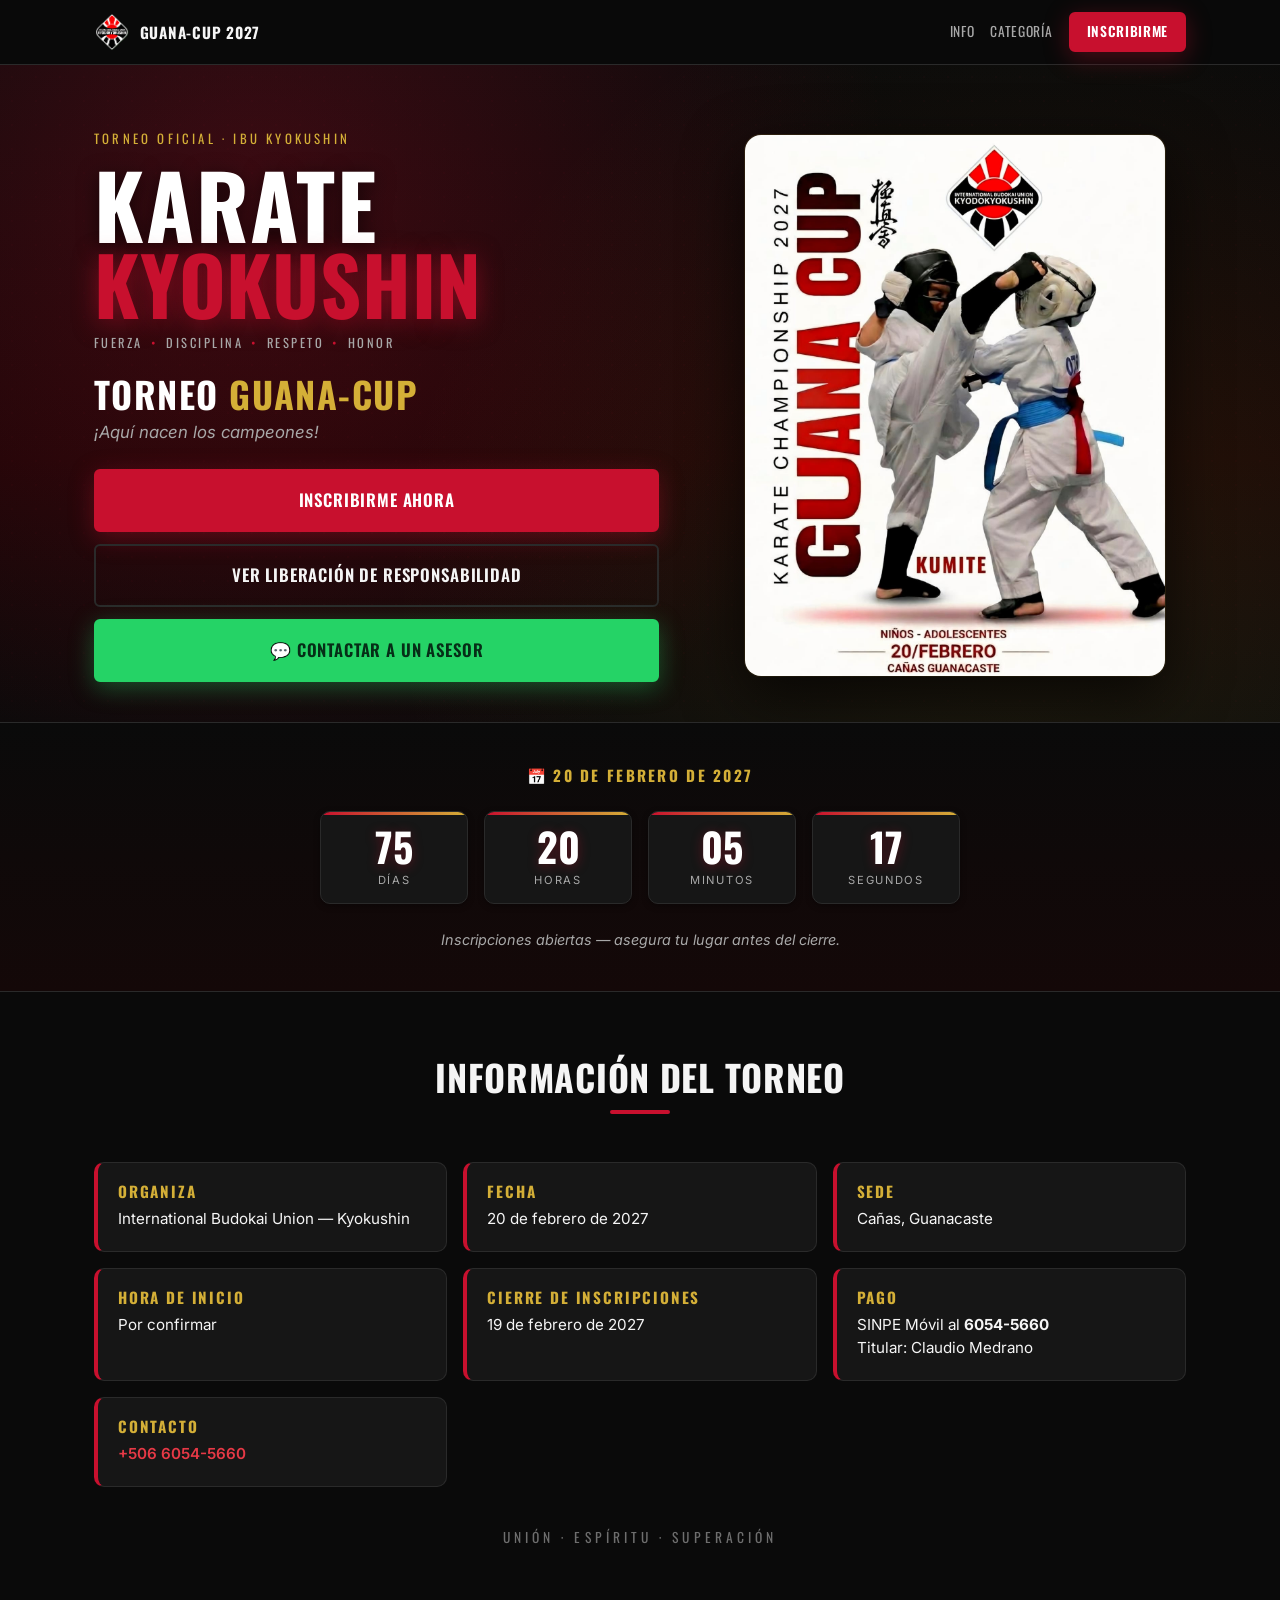
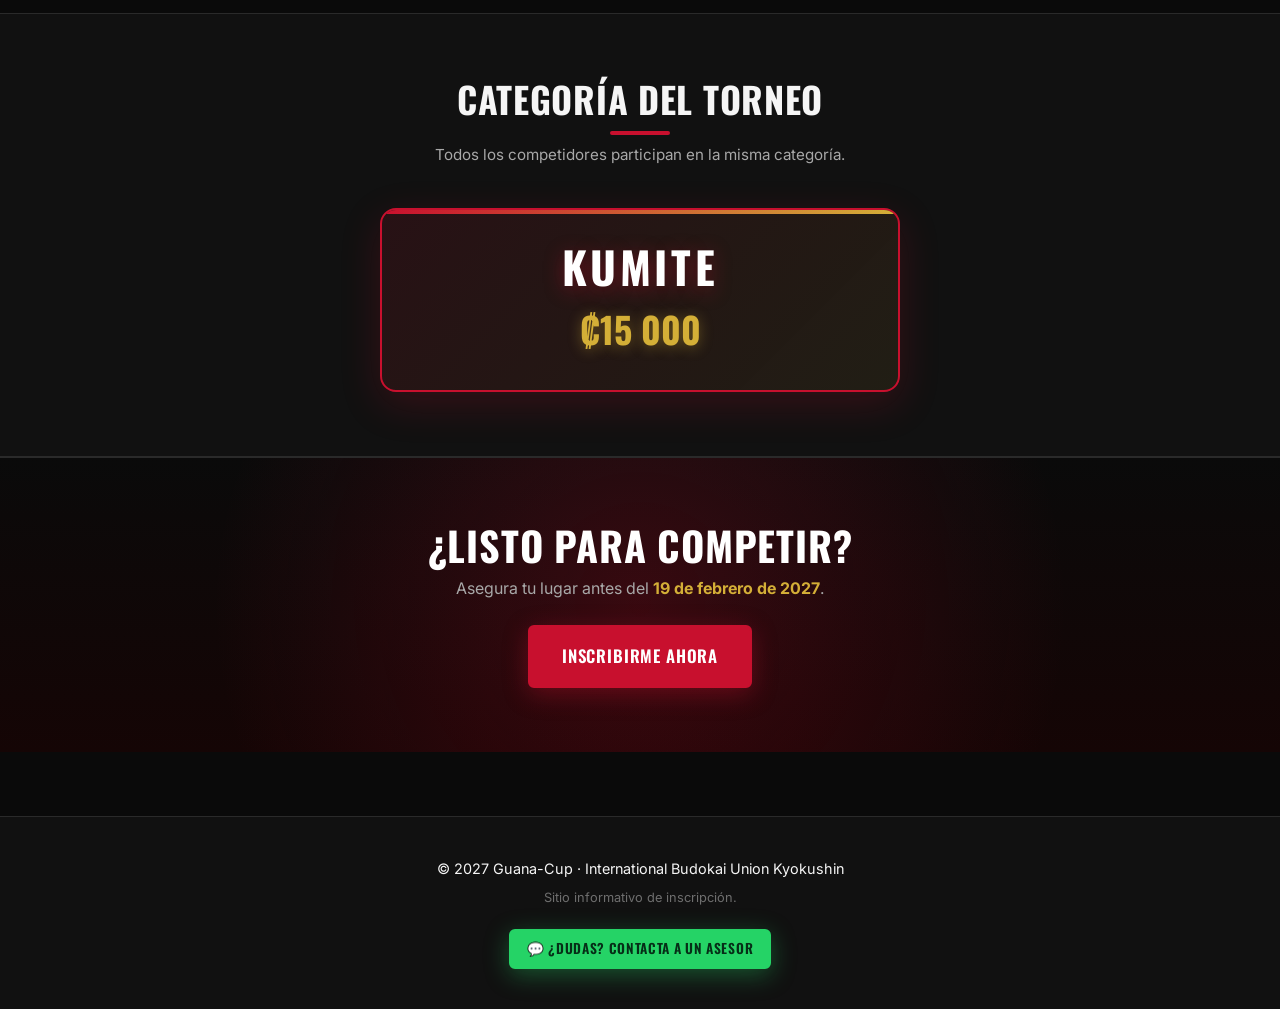
==== commit 1971798d: "Cambios por nombre y fecha a Guana Cup 2027" ====
--- a/index.html
+++ b/index.html
@@ -5,10 +5,10 @@
     <meta charset="UTF-8" />
     <meta name="viewport" content="width=device-width, initial-scale=1.0" />
     <meta name="description"
-        content="Inscripción al Torneo Guana-Cup 2026 - Kyokushin IBU. 05 de diciembre de 2026. ¡Aquí nacen los campeones!" />
+        content="Inscripción al Torneo Guana-Cup 2027 - Kyokushin IBU. 20 de febrero de 2027. ¡Aquí nacen los campeones!" />
     <meta name="theme-color" content="#0a0a0a" />
 
-    <title>Guana-Cup 2026 | Inscripción Torneo de Karate Kyokushin</title>
+    <title>Guana-Cup 2027 | Inscripción Torneo de Karate Kyokushin</title>
 
     <link rel="icon" type="image/x-icon" href="assets/img/favicon.ico" />
 
@@ -33,7 +33,7 @@
         <div class="container header-inner">
             <a href="#" class="brand" data-nav="landing">
                 <img src="assets/img/logo-ibu.png" alt="IBU Kyokushin" class="brand-logo" />
-                <span class="brand-text">Guana-Cup 2026</span>
+                <span class="brand-text">Guana-Cup 2027</span>
             </a>
             <nav class="site-nav">
                 <a href="#info" class="nav-link">Info</a>
@@ -83,7 +83,7 @@
                 </div>
 
                 <div class="hero-poster">
-                    <img src="assets/img/poster.jpg" alt="Póster oficial Torneo Guana-Cup 2026" />
+                    <img src="assets/img/poster.jpg" alt="Póster oficial Torneo Guana-Cup 2027" />
                 </div>
             </div>
         </section>
@@ -92,7 +92,7 @@
         <section class="contador-section" id="contador">
             <div class="container">
                 <p class="contador-fecha">
-                    📅 <strong>05 de diciembre de 2026</strong>
+                    📅 <strong>20 de febrero de 2027</strong>
                 </p>
                 <div class="contador-grid" id="contadorGrid">
                     <div class="contador-item">
@@ -128,7 +128,11 @@
                     </article>
                     <article class="info-card">
                         <h3>Fecha</h3>
-                        <p>05 de diciembre de 2026</p>
+                        <p>20 de febrero de 2027</p>
+                    </article>
+                    <article class="info-card">
+                        <h3>Sede</h3>
+                        <p>Cañas, Guanacaste</p>
                     </article>
                     <article class="info-card">
                         <h3>Hora de inicio</h3>
@@ -136,7 +140,7 @@
                     </article>
                     <article class="info-card">
                         <h3>Cierre de inscripciones</h3>
-                        <p id="infoCierre">28 de noviembre de 2026</p>
+                        <p id="infoCierre">13 de febrero de 2027</p>
                     </article>
                     <article class="info-card">
                         <h3>Pago</h3>
@@ -174,7 +178,7 @@
         <section class="cta-final">
             <div class="container cta-final-inner">
                 <h2>¿Listo para competir?</h2>
-                <p>Asegura tu lugar antes del <strong>28 de noviembre de 2026</strong>.</p>
+                <p>Asegura tu lugar antes del <strong>13 de febrero de 2027</strong>.</p>
                 <button class="btn btn-primary btn-lg" data-nav="formulario">
                     Inscribirme ahora
                 </button>
@@ -192,7 +196,7 @@
 
             <header class="formulario-header">
                 <h1>Inscripción al Torneo</h1>
-                <p>Guana-Cup 2026 · 05 de diciembre</p>
+                <p>Guana-Cup 2027 · 20 de febrero</p>
             </header>
 
             <!-- Barra de progreso (4 pasos) -->
@@ -242,7 +246,7 @@
                         <div class="campo">
                             <label>Edad al torneo</label>
                             <input type="text" id="edadCalculada" name="edadCalculada" readonly />
-                            <small class="hint">Se calcula automáticamente al 05/12/2026</small>
+                            <small class="hint">Se calcula automáticamente al 20/02/2027</small>
                         </div>
                         <div class="campo">
                             <label for="sexo">Sexo *</label>
@@ -452,34 +456,31 @@
     </main>
 
     <!-- ============================================= -->
-    <!-- VISTA 2: CONFIRMACIÓN                          -->
+    <!-- VISTA 2: CONFIRMACIÓN (SIMPLIFICADA)           -->
     <!-- ============================================= -->
     <main id="vista-confirmacion" class="vista">
         <div class="container confirmacion-wrap">
 
             <div class="confirmacion-icon">✅</div>
-            <h1>¡Inscripción registrada!</h1>
+
+            <h1 id="confirmacionTitulo">¡Inscripción registrada!</h1>
             <p class="confirmacion-sub">Guarda tu folio para cualquier consulta.</p>
 
+            <!-- Folio de [Nombre] -->
             <div class="folio-box">
-                <span>Folio</span>
-                <strong id="folioTexto">GC2026-0000</strong>
-            </div>
-
-            <div class="resumen-final" id="resumenFinal">
-                <!-- Se genera por JS -->
-            </div>
-
-            <div class="total-final">
-                <span>Total a pagar:</span>
-                <strong id="totalFinal">₡15.000</strong>
-            </div>
-
+                <span id="folioLabel">Folio</span>
+                <strong id="folioTexto">GC2027-0000</strong>
+            </div>
+
+            <!-- SINPE con monto -->
             <div class="sinpe-box">
                 <h3>Pago por SINPE Móvil</h3>
                 <p>
                     Número: <strong id="sinpeNumero">6054-5660</strong><br />
                     Titular: <strong id="sinpeTitular">Claudio Medrano</strong>
+                </p>
+                <p class="sinpe-monto">
+                    Monto: <strong id="sinpeMonto">₡15.000</strong>
                 </p>
             </div>
 
@@ -506,7 +507,7 @@
     <!-- ============================================= -->
     <footer class="site-footer">
         <div class="container footer-inner">
-            <p>© 2026 Guana-Cup · International Budokai Union Kyokushin</p>
+            <p>© 2027 Guana-Cup · International Budokai Union Kyokushin</p>
             <p class="footer-small">Sitio informativo de inscripción.</p>
             <button class="btn btn-whatsapp btn-sm" id="btnContactarAsesorFooter">
                 💬 ¿Dudas? Contacta a un asesor
--- a/css/confirmacion.css
+++ b/css/confirmacion.css
@@ -1,7 +1,6 @@
 /* =========================================================
    GUANA-CUP 2026 · confirmacion.css
-   Estilos de la Vista 2: éxito, folio, resumen,
-   SINPE y acciones finales
+   Estilos de la Vista 2: éxito, folio, SINPE y acciones
    ========================================================= */
 
 .confirmacion-wrap {
@@ -71,9 +70,10 @@
 .folio-box span {
     font-family: var(--font-display);
     text-transform: uppercase;
-    letter-spacing: .2em;
+    letter-spacing: .18em;
     font-size: .75rem;
     color: var(--color-text-muted);
+    text-align: center;
 }
 
 .folio-box strong {
@@ -86,85 +86,7 @@
 }
 
 /* ------------------------------
-   3. RESUMEN FINAL
-   ------------------------------ */
-.resumen-final {
-    text-align: left;
-    display: flex;
-    flex-direction: column;
-    gap: 1rem;
-    margin-bottom: var(--space-lg);
-}
-
-.resumen-final .resumen-bloque {
-    background: var(--color-surface);
-    border: 1px solid var(--color-border);
-    border-radius: var(--radius-md);
-    padding: 1rem 1.25rem;
-}
-
-.resumen-final .resumen-bloque h3 {
-    font-family: var(--font-display);
-    text-transform: uppercase;
-    letter-spacing: .08em;
-    font-size: .85rem;
-    color: var(--color-gold);
-    margin-bottom: .6rem;
-    border-bottom: 1px solid var(--color-border);
-    padding-bottom: .4rem;
-}
-
-.resumen-final .resumen-fila {
-    display: flex;
-    justify-content: space-between;
-    gap: 1rem;
-    font-size: .9rem;
-    padding: .3rem 0;
-}
-
-.resumen-final .resumen-fila span:first-child {
-    color: var(--color-text-muted);
-}
-
-.resumen-final .resumen-fila span:last-child {
-    color: #fff;
-    text-align: right;
-    font-weight: 500;
-}
-
-/* ------------------------------
-   4. TOTAL FINAL
-   ------------------------------ */
-.total-final {
-    display: flex;
-    justify-content: space-between;
-    align-items: center;
-    padding: 1.25rem 1.5rem;
-    background: linear-gradient(135deg, rgba(200, 16, 46, .18), rgba(212, 175, 55, .12));
-    border: 2px solid var(--color-primary);
-    border-radius: var(--radius-md);
-    margin-bottom: var(--space-lg);
-    box-shadow: 0 8px 30px rgba(200, 16, 46, .25);
-}
-
-.total-final span {
-    font-family: var(--font-display);
-    text-transform: uppercase;
-    letter-spacing: .1em;
-    font-size: .9rem;
-    color: var(--color-text-muted);
-}
-
-.total-final strong {
-    font-family: var(--font-display);
-    font-size: clamp(1.5rem, 5vw, 2rem);
-    font-weight: 700;
-    color: var(--color-gold);
-    text-shadow: 0 2px 14px rgba(212, 175, 55, .4);
-}
-
-/* ------------------------------
-   5. SINPE
+   3. SINPE
    ------------------------------ */
 .sinpe-box {
     background: var(--color-surface);
@@ -197,8 +119,19 @@
     font-size: 1.05rem;
 }
 
-/* ------------------------------
-   6. ACCIONES
+.sinpe-monto {
+    margin-top: .75rem;
+    padding-top: .75rem;
+    border-top: 1px solid var(--color-border);
+}
+
+.sinpe-monto strong {
+    color: var(--color-gold);
+    font-size: 1.25rem;
+}
+
+/* ------------------------------
+   4. ACCIONES
    ------------------------------ */
 .confirmacion-acciones {
     display: flex;
@@ -242,7 +175,9 @@
     transform: translateY(-2px);
 }
 
-/* Nota */
+/* ------------------------------
+   5. NOTA
+   ------------------------------ */
 .confirmacion-nota {
     font-size: .85rem;
     color: var(--color-text-muted);
@@ -259,7 +194,9 @@
     color: var(--color-warning);
 }
 
-/* Botón volver */
+/* ------------------------------
+   6. BOTÓN VOLVER
+   ------------------------------ */
 .confirmacion-wrap .btn-ghost {
     margin-top: var(--space-sm);
 }
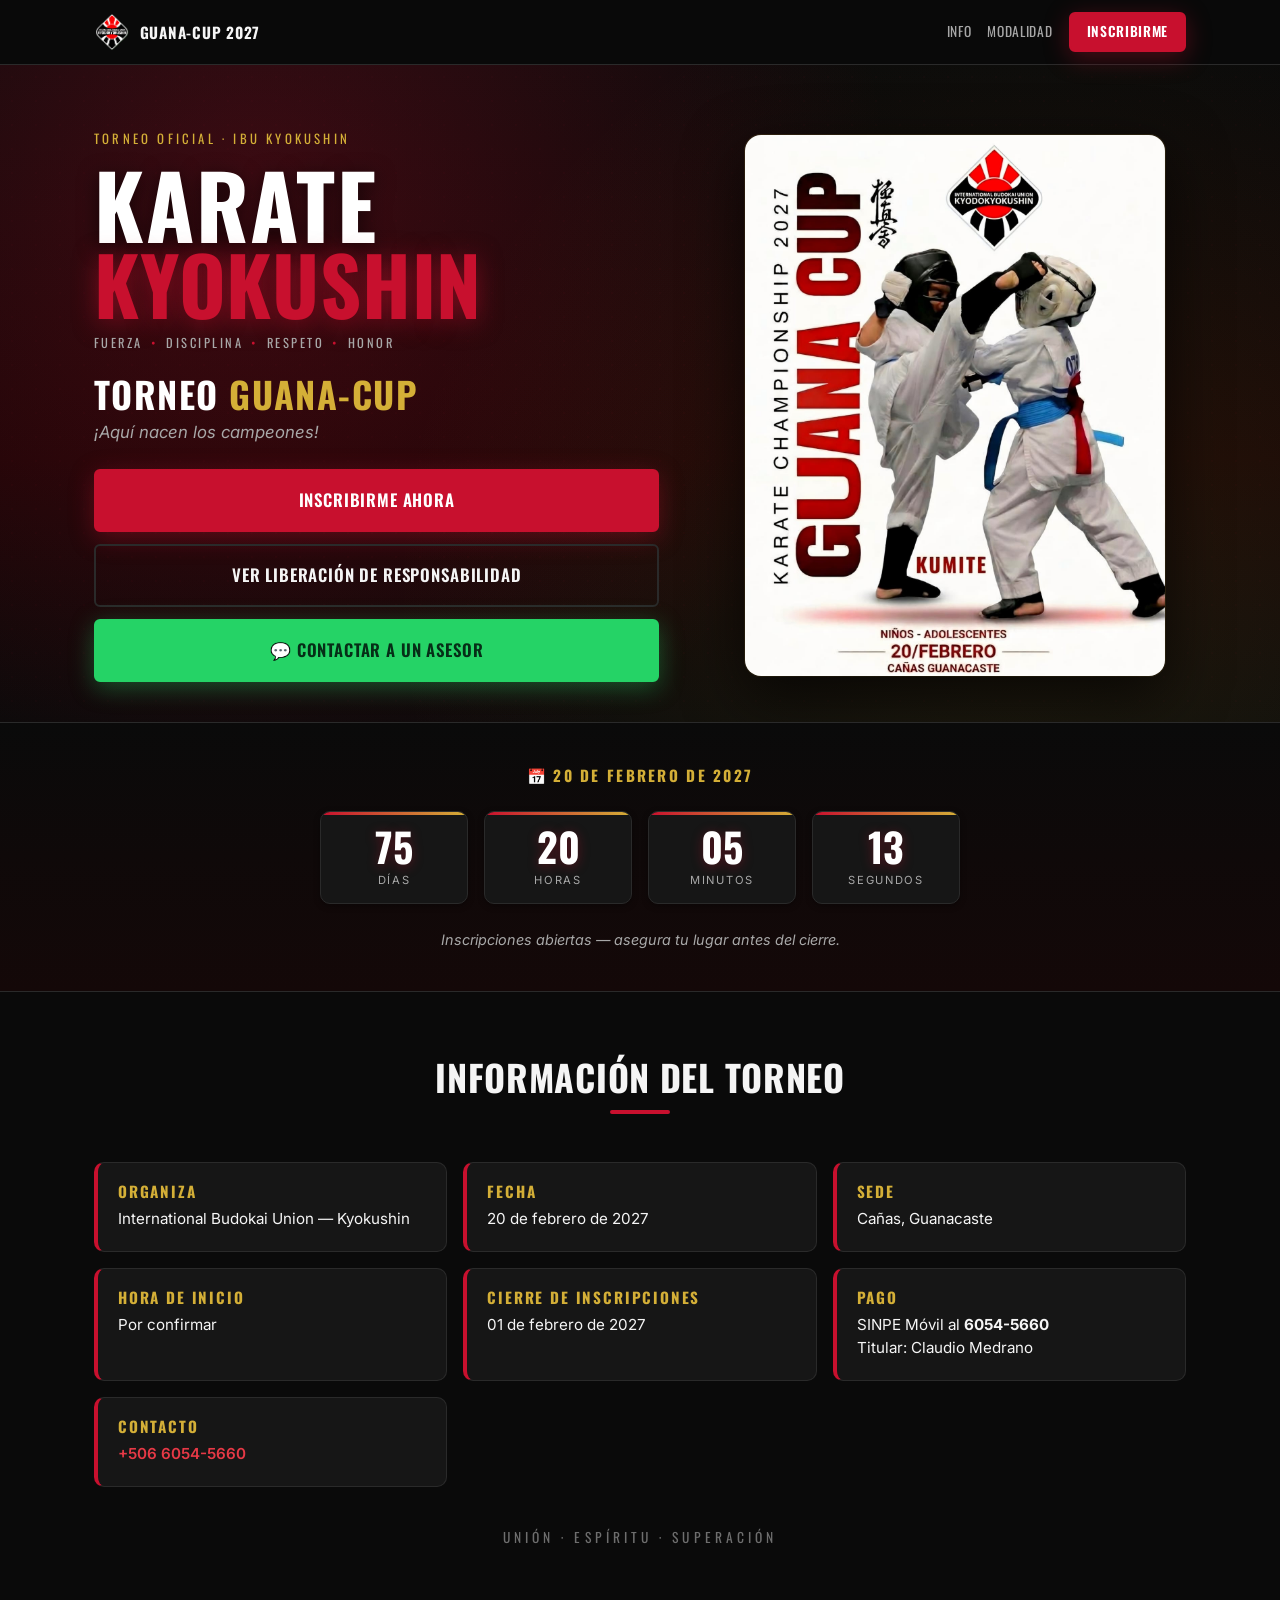
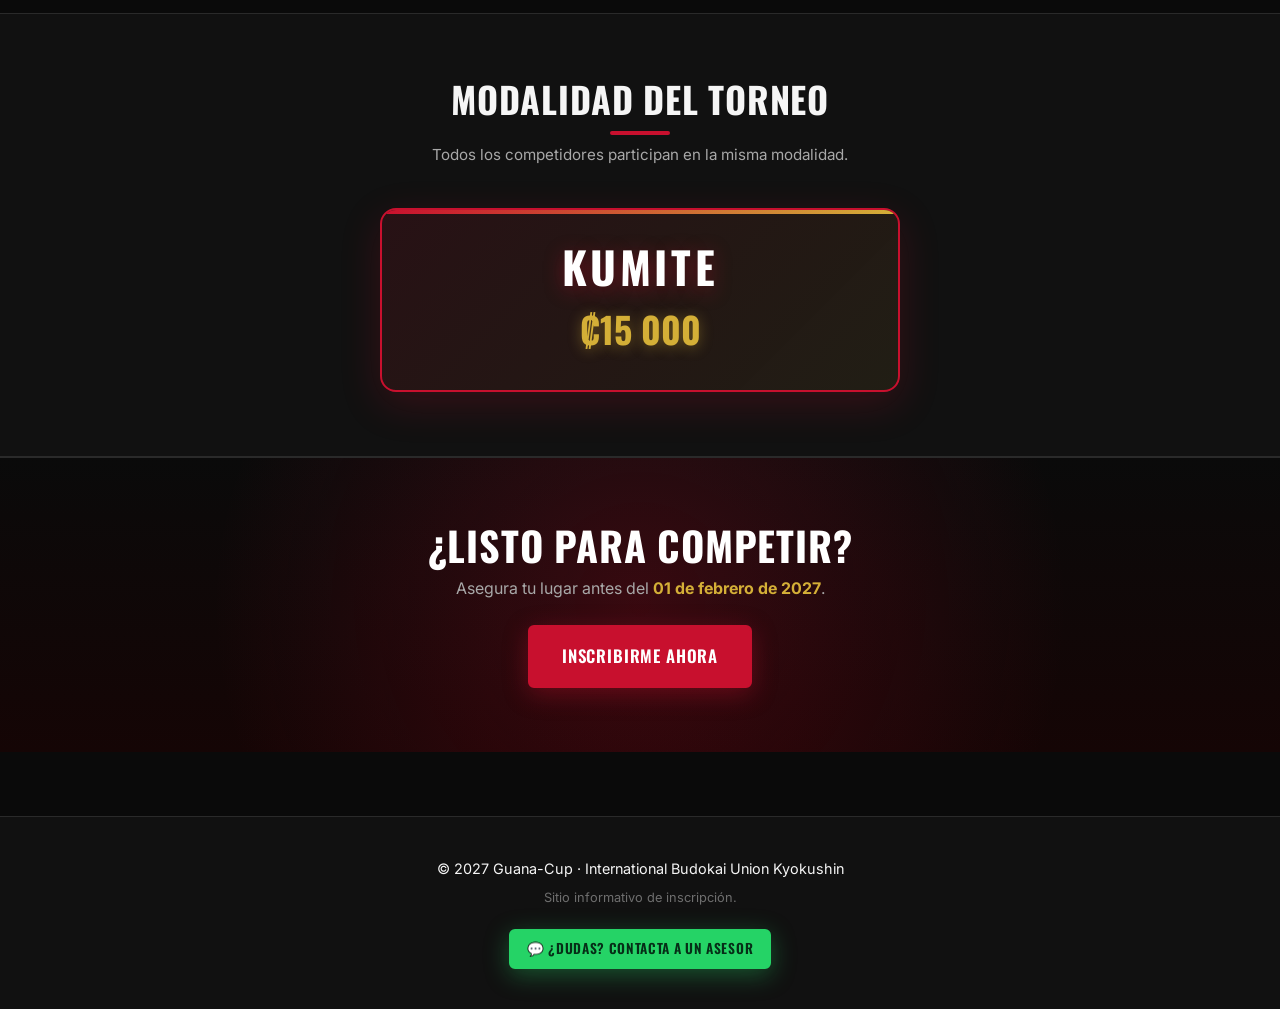
==== commit 85a10c7e: "Cambios solicitados" ====
--- a/index.html
+++ b/index.html
@@ -37,7 +37,7 @@
             </a>
             <nav class="site-nav">
                 <a href="#info" class="nav-link">Info</a>
-                <a href="#categoria" class="nav-link">Categoría</a>
+                <a href="#categoria" class="nav-link">Modalidad</a>
                 <button class="btn btn-primary btn-sm" data-nav="formulario" id="navInscribirme">
                     Inscribirme
                 </button>
@@ -164,8 +164,8 @@
         <!-- CATEGORÍA ÚNICA -->
         <section class="categoria-unica-section" id="categoria">
             <div class="container">
-                <h2 class="section-title">Categoría del torneo</h2>
-                <p class="section-sub">Todos los competidores participan en la misma categoría.</p>
+                <h2 class="section-title">Modalidad del torneo</h2>
+                <p class="section-sub">Todos los competidores participan en la misma modalidad.</p>
 
                 <div class="categoria-unica-card">
                     <h3 id="infoCategoria">Kumite</h3>
@@ -298,13 +298,22 @@
                             <label for="grado">Grado (cinturón) *</label>
                             <select id="grado" name="grado" required>
                                 <option value="">Seleccione…</option>
-                                <option value="blanco">Blanco</option>
-                                <option value="naranja">Naranja</option>
-                                <option value="azul">Azul</option>
-                                <option value="amarillo">Amarillo</option>
-                                <option value="verde">Verde</option>
-                                <option value="marron">Marrón</option>
-                                <option value="negro">Negro</option>
+                                <option value="Blanco (Mukyu / Sin grado)">Blanco (Mukyu / Sin grado)</option>
+                                <option value="10º Kyu - Naranja">10º Kyu - Naranja</option>
+                                <option value="9º Kyu - Naranja con raya">9º Kyu - Naranja con raya</option>
+                                <option value="8º Kyu - Azul">8º Kyu - Azul</option>
+                                <option value="7º Kyu - Azul con raya">7º Kyu - Azul con raya</option>
+                                <option value="6º Kyu - Amarillo">6º Kyu - Amarillo</option>
+                                <option value="5º Kyu - Amarillo con raya">5º Kyu - Amarillo con raya</option>
+                                <option value="4º Kyu - Verde">4º Kyu - Verde</option>
+                                <option value="3º Kyu - Verde con raya">3º Kyu - Verde con raya</option>
+                                <option value="2º Kyu - Marrón">2º Kyu - Marrón</option>
+                                <option value="1º Kyu - Marrón con raya">1º Kyu - Marrón con raya</option>
+                                <option value="1º Dan - Negro">1º Dan - Negro</option>
+                                <option value="2º Dan - Negro">2º Dan - Negro</option>
+                                <option value="3º Dan - Negro">3º Dan - Negro</option>
+                                <option value="4º Dan - Negro">4º Dan - Negro</option>
+                                <option value="5º Dan - Negro">5º Dan - Negro</option>
                             </select>
                             <small class="error-msg"></small>
                         </div>
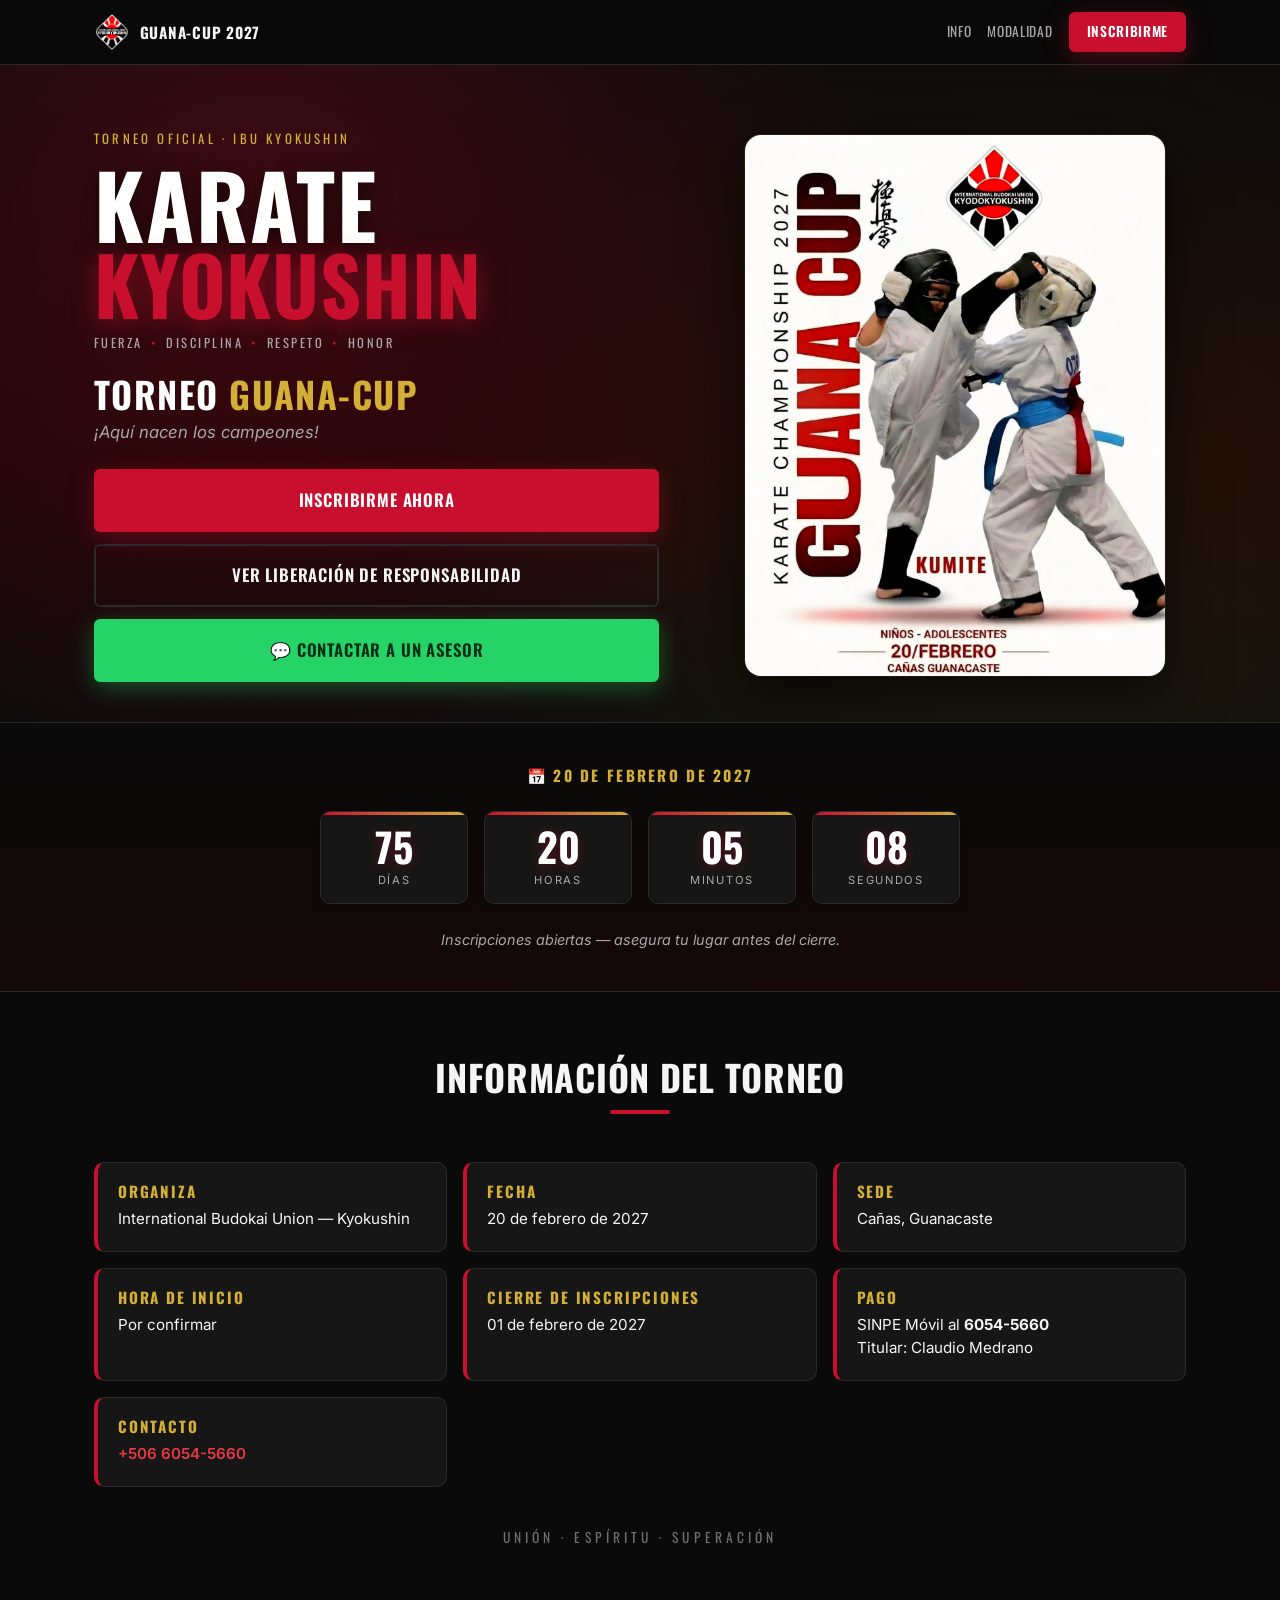
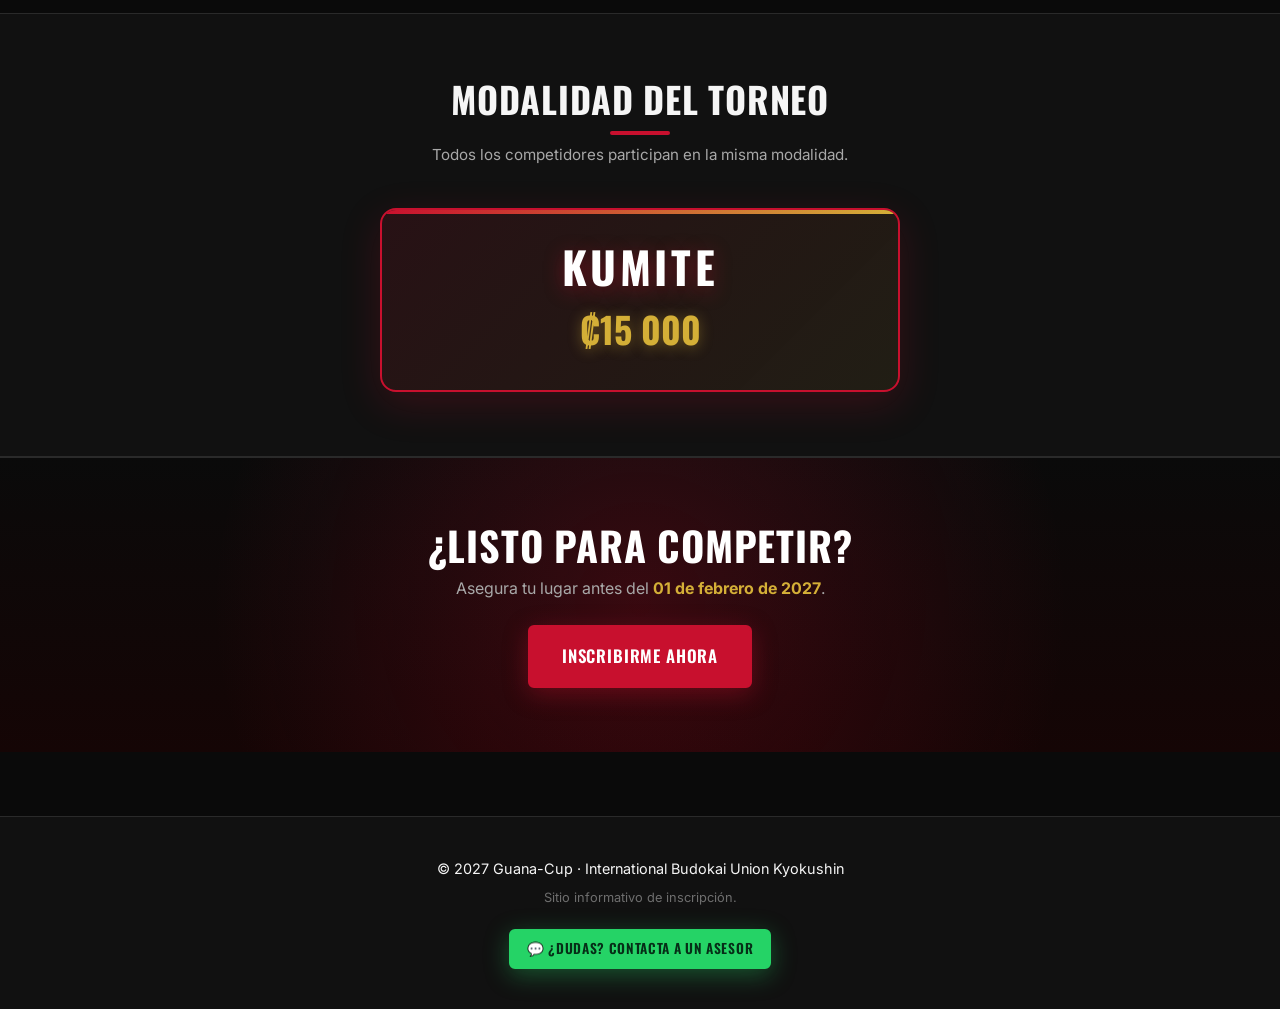
==== commit 2cf57f06: "Se agrega titulo, descripción e imagen al compartir en WhatsApp" ====
--- a/index.html
+++ b/index.html
@@ -9,6 +9,13 @@
     <meta name="theme-color" content="#0a0a0a" />
 
     <title>Guana-Cup 2027 | Inscripción Torneo de Karate Kyokushin</title>
+
+    <!-- Etiquetas Open Graph para WhatsApp -->
+    <meta property="og:title" content="Guana-Cup 2027 | Inscripción Torneo de Karate Kyokushin">
+    <meta property="og:description"
+        content="Inscripción al Torneo Guana-Cup 2027 - Kyokushin IBU. 20 de febrero de 2027. ¡Aquí nacen los campeones!">
+    <meta property="og:image" content="https://karate.innocr.com/assets/img/afiche.jpg">
+    <meta property="og:type" content="website">
 
     <link rel="icon" type="image/x-icon" href="assets/img/favicon.ico" />
 
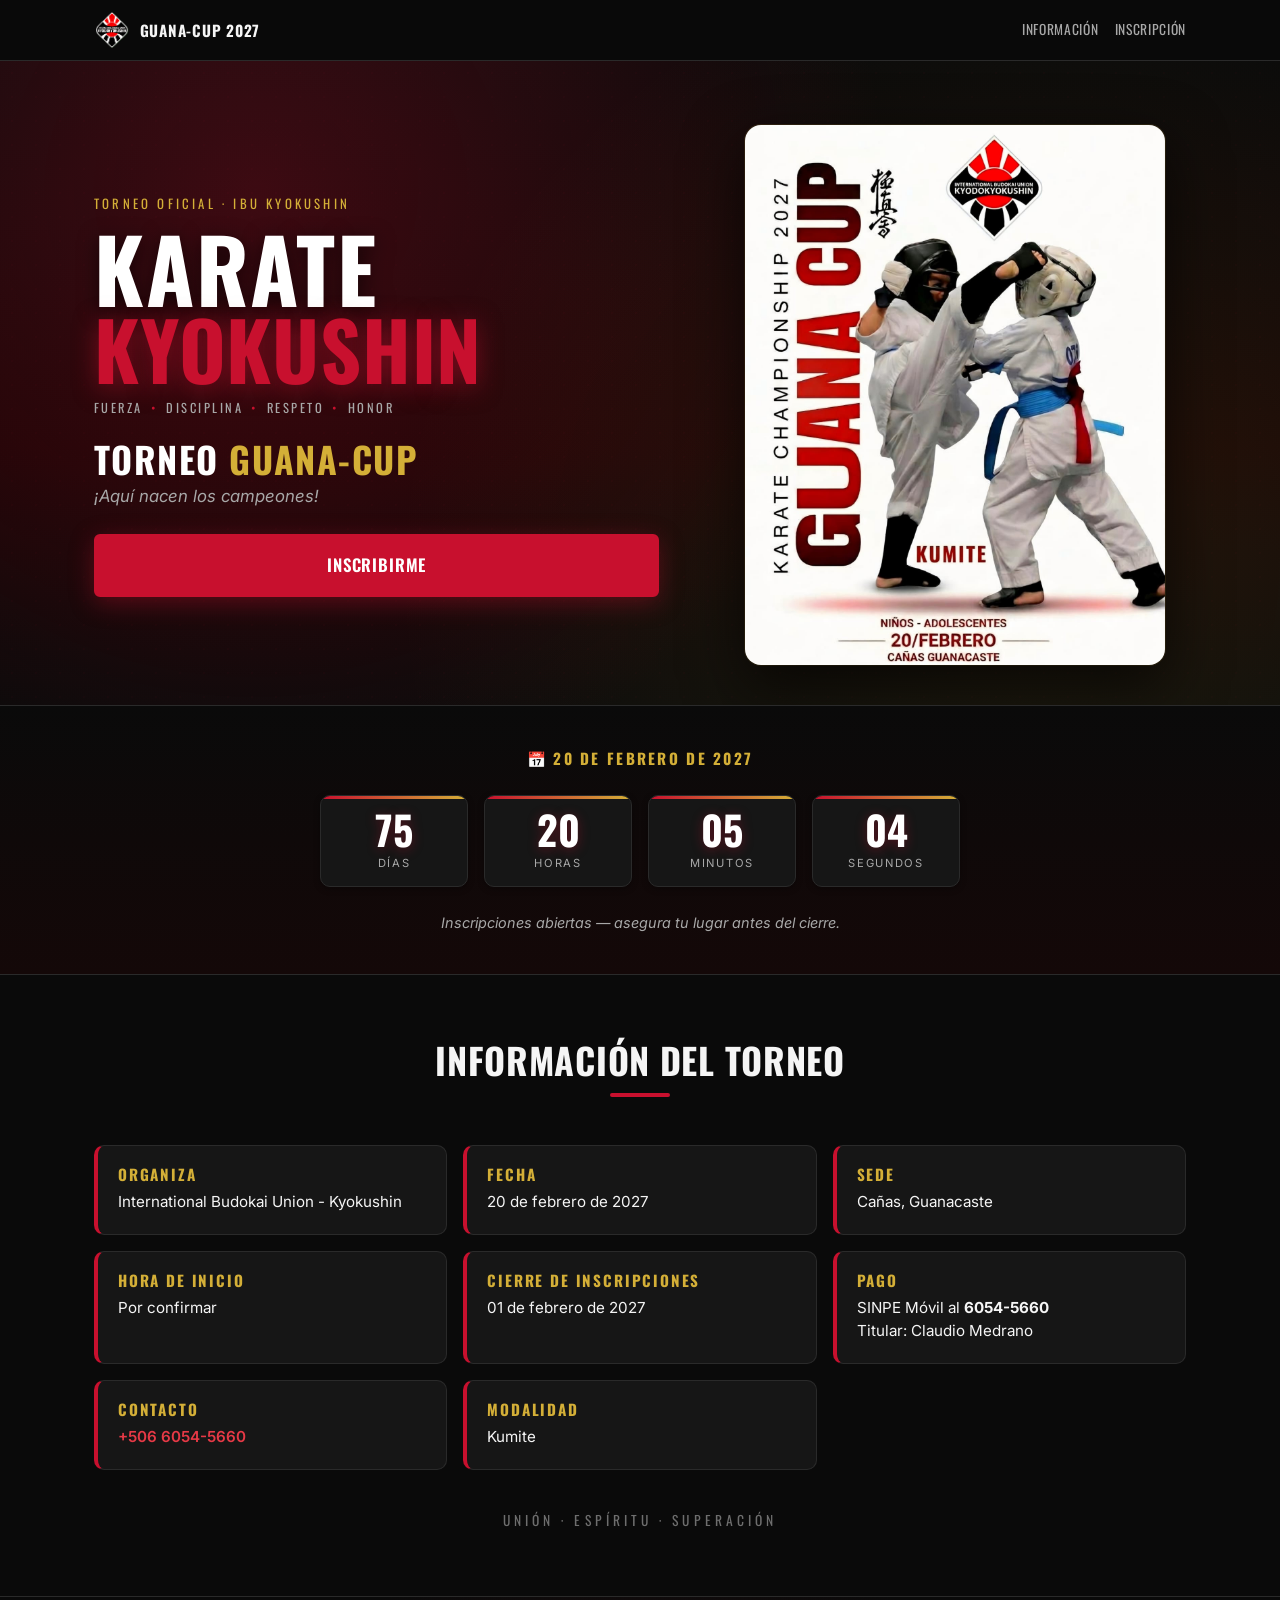
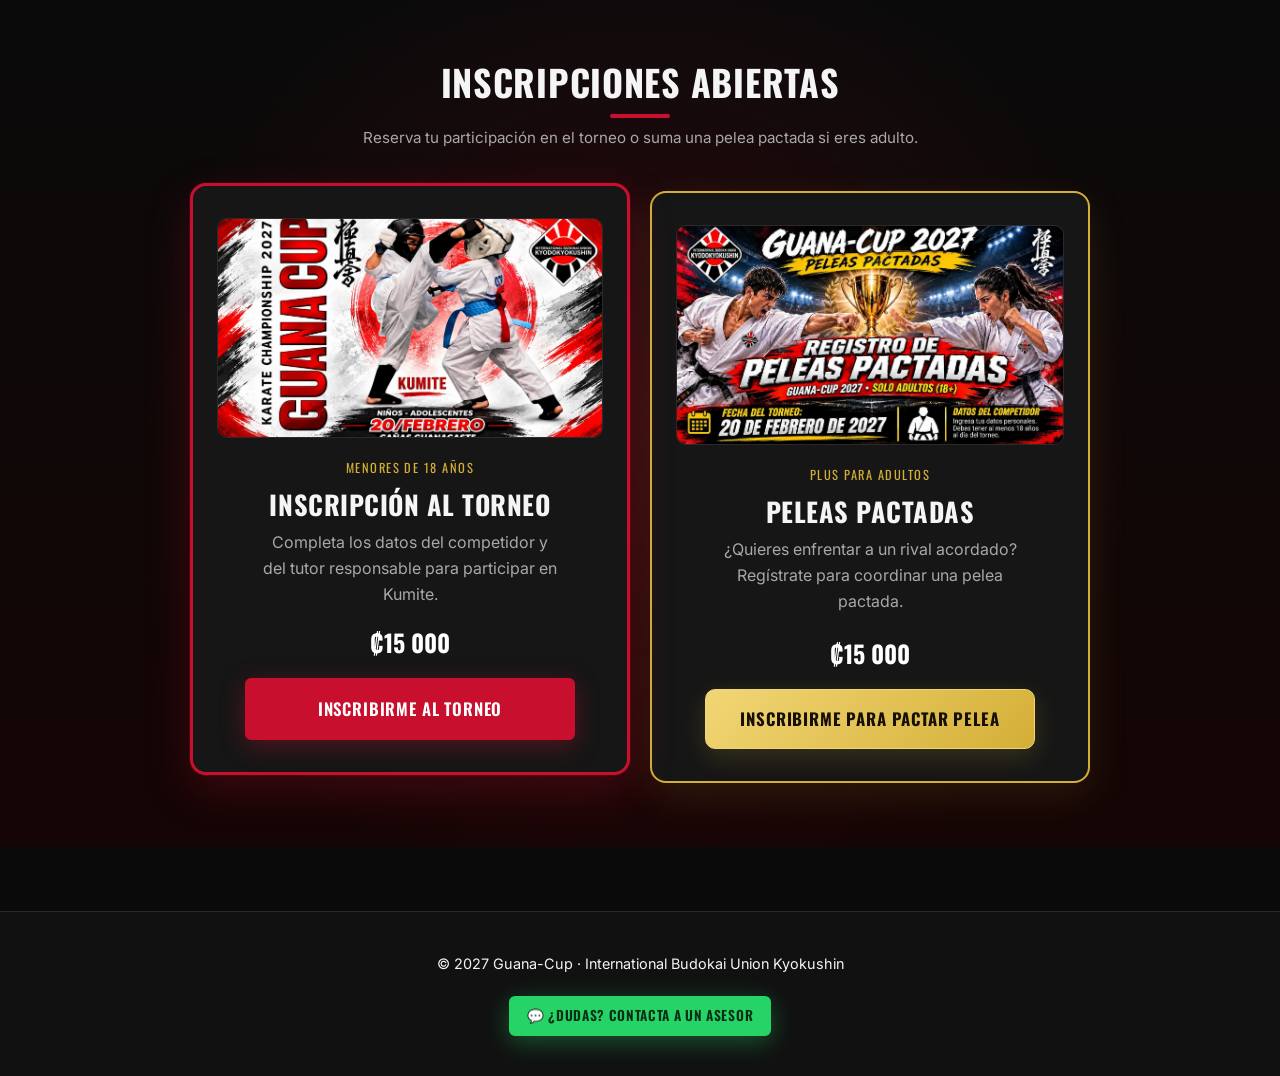
==== commit 0e67afc9: "Migración de estructura y mejoras" ====
--- a/index.html
+++ b/index.html
@@ -1,567 +1,119 @@
 <!DOCTYPE html>
 <html lang="es">
-
 <head>
     <meta charset="UTF-8" />
     <meta name="viewport" content="width=device-width, initial-scale=1.0" />
-    <meta name="description"
-        content="Inscripción al Torneo Guana-Cup 2027 - Kyokushin IBU. 20 de febrero de 2027. ¡Aquí nacen los campeones!" />
+    <meta name="description" content="Guana-Cup 2027 - Información y inscripción al torneo de Karate Kyokushin" />
     <meta name="theme-color" content="#0a0a0a" />
-
-    <title>Guana-Cup 2027 | Inscripción Torneo de Karate Kyokushin</title>
-
-    <!-- Etiquetas Open Graph para WhatsApp -->
-    <meta property="og:title" content="Guana-Cup 2027 | Inscripción Torneo de Karate Kyokushin">
-    <meta property="og:description"
-        content="Inscripción al Torneo Guana-Cup 2027 - Kyokushin IBU. 20 de febrero de 2027. ¡Aquí nacen los campeones!">
-    <meta property="og:image" content="https://karate.innocr.com/assets/img/afiche.jpg">
-    <meta property="og:type" content="website">
-
+    <title>Guana-Cup 2027 | Torneo de Karate Kyokushin</title>
+    <meta property="og:title" content="Guana-Cup 2027 | Torneo de Karate Kyokushin" />
+    <meta property="og:description" content="Información y inscripción al Torneo Guana-Cup 2027" />
+    <meta property="og:image" content="https://karate.innocr.com/assets/img/afiche.jpg" />
+    <meta property="og:type" content="website" />
     <link rel="icon" type="image/x-icon" href="assets/img/favicon.ico" />
-
     <link rel="preconnect" href="https://fonts.googleapis.com" />
     <link rel="preconnect" href="https://fonts.gstatic.com" crossorigin />
-    <link
-        href="https://fonts.googleapis.com/css2?family=Oswald:wght@400;500;600;700&family=Inter:wght@400;500;600;700&display=swap"
-        rel="stylesheet" />
-
+    <link href="https://fonts.googleapis.com/css2?family=Oswald:wght@400;500;600;700&family=Inter:wght@400;500;600;700&display=swap" rel="stylesheet" />
     <link rel="stylesheet" href="css/styles.css" />
     <link rel="stylesheet" href="css/landing.css" />
-    <link rel="stylesheet" href="css/formulario.css" />
-    <link rel="stylesheet" href="css/confirmacion.css" />
 </head>
-
 <body>
-
-    <!-- ============================================= -->
-    <!-- HEADER GLOBAL                                  -->
-    <!-- ============================================= -->
     <header class="site-header">
         <div class="container header-inner">
-            <a href="#" class="brand" data-nav="landing">
+            <a href="index.html" class="brand">
                 <img src="assets/img/logo-ibu.png" alt="IBU Kyokushin" class="brand-logo" />
                 <span class="brand-text">Guana-Cup 2027</span>
             </a>
             <nav class="site-nav">
-                <a href="#info" class="nav-link">Info</a>
-                <a href="#categoria" class="nav-link">Modalidad</a>
-                <button class="btn btn-primary btn-sm" data-nav="formulario" id="navInscribirme">
-                    Inscribirme
-                </button>
+                <a href="#info" class="nav-link">Información</a>
+                <a href="#inscripcion" class="nav-link">Inscripción</a>
             </nav>
         </div>
     </header>
 
-    <!-- ============================================= -->
-    <!-- VISTA 0: LANDING                               -->
-    <!-- ============================================= -->
-    <main id="vista-landing" class="vista vista-activa">
-
-        <!-- HERO -->
+    <main>
         <section class="hero" id="hero">
             <div class="hero-bg" aria-hidden="true"></div>
             <div class="container hero-inner">
                 <div class="hero-content">
                     <p class="hero-eyebrow">Torneo Oficial · IBU Kyokushin</p>
-                    <h1 class="hero-title">
-                        <span class="hero-title-line1">KARATE</span>
-                        <span class="hero-title-line2">KYOKUSHIN</span>
-                    </h1>
-                    <p class="hero-values">
-                        <span>Fuerza</span><span class="dot">•</span>
-                        <span>Disciplina</span><span class="dot">•</span>
-                        <span>Respeto</span><span class="dot">•</span>
-                        <span>Honor</span>
-                    </p>
+                    <h1 class="hero-title"><span class="hero-title-line1">KARATE</span><span class="hero-title-line2">KYOKUSHIN</span></h1>
+                    <p class="hero-values"><span>Fuerza</span><span class="dot">•</span><span>Disciplina</span><span class="dot">•</span><span>Respeto</span><span class="dot">•</span><span>Honor</span></p>
                     <h2 class="hero-torneo">Torneo <strong>Guana-Cup</strong></h2>
                     <p class="hero-slogan">¡Aquí nacen los campeones!</p>
-
                     <div class="hero-cta">
-                        <button class="btn btn-primary btn-lg" data-nav="formulario">
-                            Inscribirme ahora
-                        </button>
-                        <button class="btn btn-outline btn-lg" id="btnVerLiberacionLanding">
-                            Ver liberación de responsabilidad
-                        </button>
-                        <button class="btn btn-whatsapp btn-lg" id="btnContactarAsesorHero">
-                            💬 Contactar a un asesor
-                        </button>
+                        <a class="btn btn-primary btn-lg" href="#inscripcion">Inscribirme</a>
                     </div>
                 </div>
-
-                <div class="hero-poster">
-                    <img src="assets/img/poster.jpg" alt="Póster oficial Torneo Guana-Cup 2027" />
-                </div>
+                <div class="hero-poster"><img src="assets/img/poster.jpg" alt="Póster oficial Torneo Guana-Cup 2027" /></div>
             </div>
         </section>
 
-        <!-- CONTADOR REGRESIVO -->
         <section class="contador-section" id="contador">
             <div class="container">
-                <p class="contador-fecha">
-                    📅 <strong>20 de febrero de 2027</strong>
-                </p>
+                <p class="contador-fecha">📅 <strong id="contadorFecha">20 de febrero de 2027</strong></p>
                 <div class="contador-grid" id="contadorGrid">
-                    <div class="contador-item">
-                        <span class="contador-num" id="cdDias">--</span>
-                        <span class="contador-label">Días</span>
-                    </div>
-                    <div class="contador-item">
-                        <span class="contador-num" id="cdHoras">--</span>
-                        <span class="contador-label">Horas</span>
-                    </div>
-                    <div class="contador-item">
-                        <span class="contador-num" id="cdMinutos">--</span>
-                        <span class="contador-label">Minutos</span>
-                    </div>
-                    <div class="contador-item">
-                        <span class="contador-num" id="cdSegundos">--</span>
-                        <span class="contador-label">Segundos</span>
-                    </div>
+                    <div class="contador-item"><span class="contador-num" id="cdDias">--</span><span class="contador-label">Días</span></div>
+                    <div class="contador-item"><span class="contador-num" id="cdHoras">--</span><span class="contador-label">Horas</span></div>
+                    <div class="contador-item"><span class="contador-num" id="cdMinutos">--</span><span class="contador-label">Minutos</span></div>
+                    <div class="contador-item"><span class="contador-num" id="cdSegundos">--</span><span class="contador-label">Segundos</span></div>
                 </div>
                 <p class="contador-estado" id="contadorEstado"></p>
             </div>
         </section>
 
-        <!-- INFO DEL TORNEO -->
         <section class="info-section" id="info">
             <div class="container">
                 <h2 class="section-title">Información del torneo</h2>
+                <div class="info-grid">
+                    <article class="info-card"><h3>Organiza</h3><p id="infoOrganizacion">International Budokai Union — Kyokushin</p></article>
+                    <article class="info-card"><h3>Fecha</h3><p id="infoFecha">20 de febrero de 2027</p></article>
+                    <article class="info-card"><h3>Sede</h3><p>Cañas, Guanacaste</p></article>
+                    <article class="info-card"><h3>Hora de inicio</h3><p id="infoHora">Por confirmar</p></article>
+                    <article class="info-card"><h3>Cierre de inscripciones</h3><p id="infoCierre">13 de febrero de 2027</p></article>
+                    <article class="info-card"><h3>Pago</h3><p>SINPE Móvil al <strong id="infoSinpe">6054-5660</strong><br />Titular: <span id="infoTitular">Claudio Medrano</span></p></article>
+                    <article class="info-card"><h3>Contacto</h3><p><a id="infoWhatsapp" href="#" target="_blank" rel="noopener">WhatsApp organizador</a></p></article>
+                    <article class="info-card"><h3>Modalidad</h3><p id="infoCategoria">Kumite</p></article>
+                </div>
+                <div class="valores-tag"><span>Unión</span> · <span>Espíritu</span> · <span>Superación</span></div>
+            </div>
+        </section>
 
-                <div class="info-grid">
-                    <article class="info-card">
-                        <h3>Organiza</h3>
-                        <p>International Budokai Union — Kyokushin</p>
+        <section class="inscripcion-section" id="inscripcion">
+            <div class="container">
+                <h2 class="section-title">Inscripciones abiertas</h2>
+                <p class="section-sub">Reserva tu participación en el torneo o suma una pelea pactada si eres adulto.</p>
+                <div class="inscripcion-grid">
+                    <article class="inscripcion-card inscripcion-card-principal">
+                        <img class="inscripcion-afiche" src="assets/img/afiche.jpg" alt="Afiche del torneo para competidores menores" />
+                        <span class="inscripcion-etiqueta">Menores de 18 años</span>
+                        <h3>Inscripción al torneo</h3>
+                        <p>Completa los datos del competidor y del tutor responsable para participar en Kumite.</p>
+                        <strong class="inscripcion-precio" id="precioMenores">₡15.000</strong>
+                        <a class="btn btn-primary btn-lg inscripcion-boton" href="Menores/">Inscribirme al torneo</a>
                     </article>
-                    <article class="info-card">
-                        <h3>Fecha</h3>
-                        <p>20 de febrero de 2027</p>
+                    <article class="inscripcion-card inscripcion-card-adultos">
+                        <img class="inscripcion-afiche" src="assets/img/afiche2.jpg" alt="Afiche de peleas pactadas para adultos" />
+                        <span class="inscripcion-etiqueta">Plus para adultos</span>
+                        <h3>Peleas pactadas</h3>
+                        <p>¿Quieres enfrentar a un rival acordado? Regístrate para coordinar una pelea pactada.</p>
+                        <strong class="inscripcion-precio" id="precioAdultos">₡15.000</strong>
+                        <a class="btn btn-gold btn-lg inscripcion-boton" href="Adultos/">Inscribirme para pactar pelea</a>
                     </article>
-                    <article class="info-card">
-                        <h3>Sede</h3>
-                        <p>Cañas, Guanacaste</p>
-                    </article>
-                    <article class="info-card">
-                        <h3>Hora de inicio</h3>
-                        <p id="infoHora">Por confirmar</p>
-                    </article>
-                    <article class="info-card">
-                        <h3>Cierre de inscripciones</h3>
-                        <p id="infoCierre">13 de febrero de 2027</p>
-                    </article>
-                    <article class="info-card">
-                        <h3>Pago</h3>
-                        <p>SINPE Móvil al <strong id="infoSinpe">6054-5660</strong><br />
-                            Titular: <span id="infoTitular">Claudio Medrano</span></p>
-                    </article>
-                    <article class="info-card">
-                        <h3>Contacto</h3>
-                        <p>
-                            <a id="infoWhatsapp" href="#" target="_blank" rel="noopener">WhatsApp organizador</a>
-                        </p>
-                    </article>
-                </div>
-
-                <div class="valores-tag">
-                    <span>Unión</span> · <span>Espíritu</span> · <span>Superación</span>
                 </div>
             </div>
         </section>
-
-        <!-- CATEGORÍA ÚNICA -->
-        <section class="categoria-unica-section" id="categoria">
-            <div class="container">
-                <h2 class="section-title">Modalidad del torneo</h2>
-                <p class="section-sub">Todos los competidores participan en la misma modalidad.</p>
-
-                <div class="categoria-unica-card">
-                    <h3 id="infoCategoria">Kumite</h3>
-                    <p class="precio" id="infoPrecio">₡15.000</p>
-                </div>
-            </div>
-        </section>
-
-        <!-- CTA FINAL -->
-        <section class="cta-final">
-            <div class="container cta-final-inner">
-                <h2>¿Listo para competir?</h2>
-                <p>Asegura tu lugar antes del <strong>13 de febrero de 2027</strong>.</p>
-                <button class="btn btn-primary btn-lg" data-nav="formulario">
-                    Inscribirme ahora
-                </button>
-            </div>
-        </section>
-
     </main>
 
-    <!-- ============================================= -->
-    <!-- VISTA 1: FORMULARIO MULTI-PASO                 -->
-    <!-- ============================================= -->
-    <main id="vista-formulario" class="vista">
-
-        <div class="container formulario-wrap">
-
-            <header class="formulario-header">
-                <h1>Inscripción al Torneo</h1>
-                <p>Guana-Cup 2027 · 20 de febrero</p>
-            </header>
-
-            <!-- Barra de progreso (4 pasos) -->
-            <div class="progress-wrap" aria-label="Progreso de inscripción">
-                <div class="progress-bar">
-                    <div class="progress-fill" id="progressFill" style="width: 25%"></div>
-                </div>
-                <ol class="progress-steps">
-                    <li class="step active" data-step="1"><span>1</span> Competidor</li>
-                    <li class="step" data-step="2"><span>2</span> Tutor</li>
-                    <li class="step" data-step="3"><span>3</span> Liberación</li>
-                    <li class="step" data-step="4"><span>4</span> Resumen</li>
-                </ol>
-            </div>
-
-            <form id="formInscripcion" novalidate>
-
-                <!-- PASO 1: DATOS DEL COMPETIDOR -->
-                <fieldset class="paso activo" data-paso="1">
-                    <legend>Datos del competidor</legend>
-
-                    <div class="campo">
-                        <label for="nombreCompleto">Nombre completo *</label>
-                        <input type="text" id="nombreCompleto" name="nombreCompleto"
-                            placeholder="Ej: Juan Pérez Rodríguez" required />
-                        <small class="error-msg"></small>
-                    </div>
-
-                    <div class="campo">
-                        <label>Fecha de nacimiento *</label>
-                        <div class="fecha-nacimiento">
-                            <select id="diaNacimiento" name="diaNacimiento" required>
-                                <option value="">Día</option>
-                            </select>
-                            <select id="mesNacimiento" name="mesNacimiento" required>
-                                <option value="">Mes</option>
-                            </select>
-                            <select id="anioNacimiento" name="anioNacimiento" required>
-                                <option value="">Año</option>
-                            </select>
-                        </div>
-                        <small class="error-msg"></small>
-                        <small class="hint">Selecciona día, mes y año</small>
-                    </div>
-
-                    <div class="campo-row">
-                        <div class="campo">
-                            <label>Edad al torneo</label>
-                            <input type="text" id="edadCalculada" name="edadCalculada" readonly />
-                            <small class="hint">Se calcula automáticamente al 20/02/2027</small>
-                        </div>
-                        <div class="campo">
-                            <label for="sexo">Sexo *</label>
-                            <select id="sexo" name="sexo" required>
-                                <option value="">Seleccione…</option>
-                                <option value="M">Masculino</option>
-                                <option value="F">Femenino</option>
-                            </select>
-                            <small class="error-msg"></small>
-                        </div>
-                    </div>
-
-                    <div class="campo-row">
-                        <div class="campo">
-                            <label for="identificacion">
-                                Identificación <span class="hint-inline">(opcional)</span>
-                            </label>
-                            <input type="text" id="identificacion" name="identificacion" placeholder="Ej: 123456789" />
-                            <small class="error-msg"></small>
-                        </div>
-                        <div class="campo">
-                            <label for="telefono">Teléfono *</label>
-                            <input type="tel" id="telefono" name="telefono" placeholder="Ej: 8888-8888" required />
-                            <small class="error-msg"></small>
-                        </div>
-                    </div>
-
-                    <div class="campo-row">
-                        <div class="campo">
-                            <label for="email">
-                                Correo electrónico <span class="hint-inline">(opcional)</span>
-                            </label>
-                            <input type="email" id="email" name="email" placeholder="Ej: correo@ejemplo.com" />
-                            <small class="error-msg"></small>
-                        </div>
-                        <div class="campo">
-                            <label for="dojo">Dojo / Academia *</label>
-                            <input type="text" id="dojo" name="dojo" placeholder="Ej: Oyama Ryu" required />
-                            <small class="error-msg"></small>
-                        </div>
-                    </div>
-
-                    <div class="campo-row">
-                        <div class="campo">
-                            <label for="sensei">Sensei / Instructor</label>
-                            <input type="text" id="sensei" name="sensei" placeholder="Ej: Sensei Carlos" />
-                        </div>
-                        <div class="campo">
-                            <label for="grado">Grado (cinturón) *</label>
-                            <select id="grado" name="grado" required>
-                                <option value="">Seleccione…</option>
-                                <option value="Blanco (Mukyu / Sin grado)">Blanco (Mukyu / Sin grado)</option>
-                                <option value="10º Kyu - Naranja">10º Kyu - Naranja</option>
-                                <option value="9º Kyu - Naranja con raya">9º Kyu - Naranja con raya</option>
-                                <option value="8º Kyu - Azul">8º Kyu - Azul</option>
-                                <option value="7º Kyu - Azul con raya">7º Kyu - Azul con raya</option>
-                                <option value="6º Kyu - Amarillo">6º Kyu - Amarillo</option>
-                                <option value="5º Kyu - Amarillo con raya">5º Kyu - Amarillo con raya</option>
-                                <option value="4º Kyu - Verde">4º Kyu - Verde</option>
-                                <option value="3º Kyu - Verde con raya">3º Kyu - Verde con raya</option>
-                                <option value="2º Kyu - Marrón">2º Kyu - Marrón</option>
-                                <option value="1º Kyu - Marrón con raya">1º Kyu - Marrón con raya</option>
-                                <option value="1º Dan - Negro">1º Dan - Negro</option>
-                                <option value="2º Dan - Negro">2º Dan - Negro</option>
-                                <option value="3º Dan - Negro">3º Dan - Negro</option>
-                                <option value="4º Dan - Negro">4º Dan - Negro</option>
-                                <option value="5º Dan - Negro">5º Dan - Negro</option>
-                            </select>
-                            <small class="error-msg"></small>
-                        </div>
-                    </div>
-
-                    <div class="campo-row">
-                        <div class="campo">
-                            <label for="peso">Peso (kg) *</label>
-                            <input type="number" id="peso" name="peso" placeholder="Ej: 55" step="0.1" required />
-                            <small class="error-msg"></small>
-                        </div>
-                        <div class="campo">
-                            <label for="altura">Altura (cm) *</label>
-                            <input type="number" id="altura" name="altura" placeholder="Ej: 170" step="1" required />
-                            <small class="error-msg"></small>
-                        </div>
-                    </div>
-
-                    <div class="campo">
-                        <label for="condiciones">Condiciones médicas o alergias (opcional)</label>
-                        <textarea id="condiciones" name="condiciones" rows="2"
-                            placeholder="Ej: Asma, alergia a algún medicamento…"></textarea>
-                    </div>
-
-                    <div class="aviso-menor" id="avisoMenor">
-                        ⚠️ Todos los competidores son menores de edad, se solicitarán los datos del tutor responsable.
-                    </div>
-                </fieldset>
-
-                <!-- PASO 2: DATOS DEL TUTOR -->
-                <fieldset class="paso" data-paso="2" id="pasoTutor">
-                    <legend>Datos del tutor responsable</legend>
-                    <p class="paso-desc">Obligatorio para todos los competidores menores de 18 años.</p>
-
-                    <div class="campo">
-                        <label for="tutorNombre">Nombre completo del tutor *</label>
-                        <input type="text" id="tutorNombre" name="tutorNombre"
-                            placeholder="Ej: María Rodríguez Solís" />
-                        <small class="error-msg"></small>
-                    </div>
-
-                    <div class="campo-row">
-                        <div class="campo">
-                            <label for="tutorParentesco">Parentesco *</label>
-                            <input type="text" id="tutorParentesco" name="tutorParentesco"
-                                placeholder="Ej: Madre, Padre, Encargado legal" />
-                            <small class="error-msg"></small>
-                        </div>
-                        <div class="campo">
-                            <label for="tutorIdentificacion">Identificación del tutor *</label>
-                            <input type="text" id="tutorIdentificacion" name="tutorIdentificacion"
-                                placeholder="Ej: 123456789" />
-                            <small class="error-msg"></small>
-                        </div>
-                    </div>
-
-                    <div class="campo-row">
-                        <div class="campo">
-                            <label for="tutorTelefono">Teléfono del tutor *</label>
-                            <input type="tel" id="tutorTelefono" name="tutorTelefono" placeholder="Ej: 8888-8888" />
-                            <small class="error-msg"></small>
-                        </div>
-                        <div class="campo">
-                            <label for="tutorEmail">Correo del tutor *</label>
-                            <input type="email" id="tutorEmail" name="tutorEmail"
-                                placeholder="Ej: correo@ejemplo.com" />
-                            <small class="error-msg"></small>
-                        </div>
-                    </div>
-                </fieldset>
-
-                <!-- PASO 3: LIBERACIÓN DE RESPONSABILIDAD -->
-                <fieldset class="paso" data-paso="3">
-                    <legend>Liberación de responsabilidad</legend>
-                    <p class="paso-desc">
-                        Lee el texto completo, completa los datos, dibuja tu firma y acepta para continuar.
-                    </p>
-
-                    <div class="liberacion-texto" id="liberacionTexto">
-                        <!-- Se genera por JS -->
-                    </div>
-
-                    <div class="campo">
-                        <label for="firmaNombre">Nombre completo de quien firma *</label>
-                        <input type="text" id="firmaNombre" name="firmaNombre" placeholder="Ej: María Rodríguez Solís"
-                            required />
-                        <small class="error-msg"></small>
-                    </div>
-
-                    <div class="campo-row">
-                        <div class="campo">
-                            <label for="firmaIdentificacion">Identificación de quien firma *</label>
-                            <input type="text" id="firmaIdentificacion" name="firmaIdentificacion"
-                                placeholder="Ej: 123456789" required />
-                            <small class="error-msg"></small>
-                        </div>
-                        <div class="campo">
-                            <label for="firmaParentesco">Parentesco *</label>
-                            <input type="text" id="firmaParentesco" name="firmaParentesco"
-                                placeholder="Ej: Madre, Padre, Encargado legal" />
-                            <small class="error-msg"></small>
-                        </div>
-                    </div>
-
-                    <div class="campo">
-                        <label>Firma digital *</label>
-                        <div class="firma-wrap" id="firmaWrap">
-                            <canvas id="firmaCanvas" width="600" height="200"></canvas>
-                            <button type="button" class="btn btn-ghost btn-sm" id="btnLimpiarFirma">
-                                Limpiar firma
-                            </button>
-                        </div>
-                        <small class="hint">Dibuja tu firma con el dedo o el mouse</small>
-                        <small class="error-msg" id="firmaError"></small>
-                    </div>
-
-                    <div class="campo-check">
-                        <input type="checkbox" id="aceptoLiberacion" name="aceptoLiberacion" required />
-                        <label for="aceptoLiberacion">
-                            He leído y acepto los términos de la liberación de responsabilidad. *
-                        </label>
-                        <small class="error-msg"></small>
-                    </div>
-                </fieldset>
-
-                <!-- PASO 4: RESUMEN -->
-                <fieldset class="paso" data-paso="4">
-                    <legend>Resumen de la inscripción</legend>
-                    <div class="resumen" id="resumenInscripcion">
-                        <!-- Se genera por JS -->
-                    </div>
-                </fieldset>
-
-                <!-- NAVEGACIÓN -->
-                <div class="form-nav">
-                    <button type="button" class="btn btn-outline" id="btnAnterior" disabled>
-                        ← Anterior
-                    </button>
-                    <button type="button" class="btn btn-primary" id="btnSiguiente">
-                        Siguiente →
-                    </button>
-                    <button type="button" class="btn btn-success" id="btnConfirmar" hidden>
-                        ✔ Confirmar inscripción
-                    </button>
-                </div>
-
-            </form>
-        </div>
-    </main>
-
-    <!-- ============================================= -->
-    <!-- VISTA 2: CONFIRMACIÓN (SIMPLIFICADA)           -->
-    <!-- ============================================= -->
-    <main id="vista-confirmacion" class="vista">
-        <div class="container confirmacion-wrap">
-
-            <div class="confirmacion-icon">✅</div>
-
-            <h1 id="confirmacionTitulo">¡Inscripción registrada!</h1>
-            <p class="confirmacion-sub">Guarda tu folio para cualquier consulta.</p>
-
-            <!-- Folio de [Nombre] -->
-            <div class="folio-box">
-                <span id="folioLabel">Folio</span>
-                <strong id="folioTexto">GC2027-0000</strong>
-            </div>
-
-            <!-- SINPE con monto -->
-            <div class="sinpe-box">
-                <h3>Pago por SINPE Móvil</h3>
-                <p>
-                    Número: <strong id="sinpeNumero">6054-5660</strong><br />
-                    Titular: <strong id="sinpeTitular">Claudio Medrano</strong>
-                </p>
-                <p class="sinpe-monto">
-                    Monto: <strong id="sinpeMonto">₡15.000</strong>
-                </p>
-            </div>
-
-            <div class="confirmacion-acciones">
-                <button class="btn btn-outline btn-lg" id="btnDescargarLiberacion">
-                    📄 Descargar liberación de nuevo
-                </button>
-                <button class="btn btn-primary btn-lg" id="btnEnviarWhatsapp">
-                    💬 Coordinar pago por WhatsApp
-                </button>
-            </div>
-
-            <p class="confirmacion-nota">
-                <strong>Importante:</strong> tu liberación de responsabilidad se descargó automáticamente.
-                Adjúntala en WhatsApp junto con el mensaje.
-            </p>
-
-            <button class="btn btn-ghost" data-nav="landing">← Volver al inicio</button>
-        </div>
-    </main>
-
-    <!-- ============================================= -->
-    <!-- FOOTER GLOBAL                                  -->
-    <!-- ============================================= -->
     <footer class="site-footer">
         <div class="container footer-inner">
             <p>© 2027 Guana-Cup · International Budokai Union Kyokushin</p>
-            <p class="footer-small">Sitio informativo de inscripción.</p>
-            <button class="btn btn-whatsapp btn-sm" id="btnContactarAsesorFooter">
-                💬 ¿Dudas? Contacta a un asesor
-            </button>
+            <a class="btn btn-whatsapp btn-sm" id="btnContactarAsesorFooter" href="#">💬 ¿Dudas? Contacta a un asesor</a>
         </div>
     </footer>
 
-    <!-- ============================================= -->
-    <!-- MODAL: LIBERACIÓN DE RESPONSABILIDAD           -->
-    <!-- ============================================= -->
-    <div class="modal" id="modalLiberacion" hidden>
-        <div class="modal-backdrop" data-close-modal></div>
-        <div class="modal-content" role="dialog" aria-modal="true" aria-labelledby="modalTitulo">
-            <header class="modal-header">
-                <h2 id="modalTitulo">Liberación de responsabilidad</h2>
-                <button class="modal-close" data-close-modal aria-label="Cerrar">×</button>
-            </header>
-            <div class="modal-body" id="modalLiberacionBody">
-                <!-- Se llena por JS -->
-            </div>
-            <footer class="modal-footer">
-                <button class="btn btn-primary" data-close-modal>Entendido</button>
-            </footer>
-        </div>
-    </div>
-
-    <!-- Librerías -->
-    <script src="libs/jspdf.umd.min.js"></script>
-
-    <!-- Scripts del sitio (orden importa) -->
+    <script src="data/config.js"></script>
     <script src="js/config.js"></script>
     <script src="js/contador.js"></script>
-    <script src="js/navegacion.js"></script>
-    <script src="js/liberacion.js"></script>
-    <script src="js/pdf.js"></script>
-    <script src="js/whatsapp.js"></script>
-    <script src="js/formulario.js"></script>
-
 </body>
-
-</html>+</html>
--- a/css/landing.css
+++ b/css/landing.css
@@ -419,4 +419,125 @@
 
 .cta-final p strong {
     color: var(--color-gold);
+}
+
+/* ------------------------------
+   6. SELECCIÓN DE INSCRIPCIÓN
+   ------------------------------ */
+.inscripcion-section {
+    padding: var(--space-xl) 0;
+    background:
+        radial-gradient(circle at 50% 50%, rgba(200, 16, 46, .16), transparent 65%),
+        linear-gradient(180deg, #0a0a0a 0%, #150505 100%);
+    border-top: 1px solid var(--color-border);
+}
+
+.inscripcion-grid {
+    display: grid;
+    grid-template-columns: 1fr;
+    gap: 1.25rem;
+    max-width: 900px;
+    margin: var(--space-lg) auto 0;
+}
+
+@media (min-width: 760px) {
+    .inscripcion-grid {
+        grid-template-columns: repeat(2, 1fr);
+    }
+}
+
+.inscripcion-card {
+    display: flex;
+    flex-direction: column;
+    align-items: center;
+    text-align: center;
+    min-height: 280px;
+    background: var(--color-surface);
+    border: 2px solid var(--color-primary);
+    border-radius: var(--radius-lg);
+    padding: 2rem 1.5rem;
+    box-shadow: 0 12px 40px rgba(200, 16, 46, .16);
+}
+
+.inscripcion-card-adultos {
+    border-color: var(--color-gold);
+    box-shadow: 0 12px 40px rgba(212, 175, 55, .12);
+}
+
+.inscripcion-card-principal {
+    border-width: 3px;
+    box-shadow:
+        0 16px 46px rgba(200, 16, 46, .22),
+        0 0 0 1px rgba(200, 16, 46, .18);
+}
+
+.inscripcion-etiqueta {
+    color: var(--color-gold);
+    font-family: var(--font-display);
+    text-transform: uppercase;
+    letter-spacing: .12em;
+    font-size: .78rem;
+    margin-bottom: .75rem;
+}
+
+.inscripcion-card h3 {
+    font-size: 1.65rem;
+    margin-bottom: .65rem;
+}
+
+.inscripcion-card p {
+    color: var(--color-text-muted);
+    max-width: 300px;
+    margin-bottom: 1rem;
+}
+
+.inscripcion-afiche {
+    width: 100%;
+    max-height: 220px;
+    object-fit: cover;
+    border-radius: var(--radius-md);
+    margin-bottom: 1.25rem;
+    border: 1px solid var(--color-border);
+}
+
+.inscripcion-precio {
+    color: #fff;
+    font-family: var(--font-display);
+    font-size: 1.5rem;
+    margin-top: auto;
+    margin-bottom: 1rem;
+}
+
+.inscripcion-boton {
+    width: 100%;
+    max-width: 330px;
+    min-height: 52px;
+}
+
+.btn-gold {
+    display: inline-flex;
+    align-items: center;
+    justify-content: center;
+    color: #171008;
+    background: linear-gradient(135deg, var(--color-gold-light), var(--color-gold));
+    border: 1px solid var(--color-gold-light);
+    border-radius: var(--radius-md);
+    font-family: var(--font-display);
+    font-weight: 700;
+    text-transform: uppercase;
+    letter-spacing: .05em;
+    box-shadow: 0 8px 24px rgba(212, 175, 55, .18);
+    transition: transform var(--t-fast), box-shadow var(--t-fast), filter var(--t-fast);
+}
+
+.btn-gold:hover {
+    transform: translateY(-2px);
+    filter: brightness(1.08);
+    box-shadow: 0 12px 30px rgba(212, 175, 55, .28);
+}
+
+@media (min-width: 760px) {
+    .inscripcion-card-principal {
+        transform: translateY(-8px);
+    }
 }
